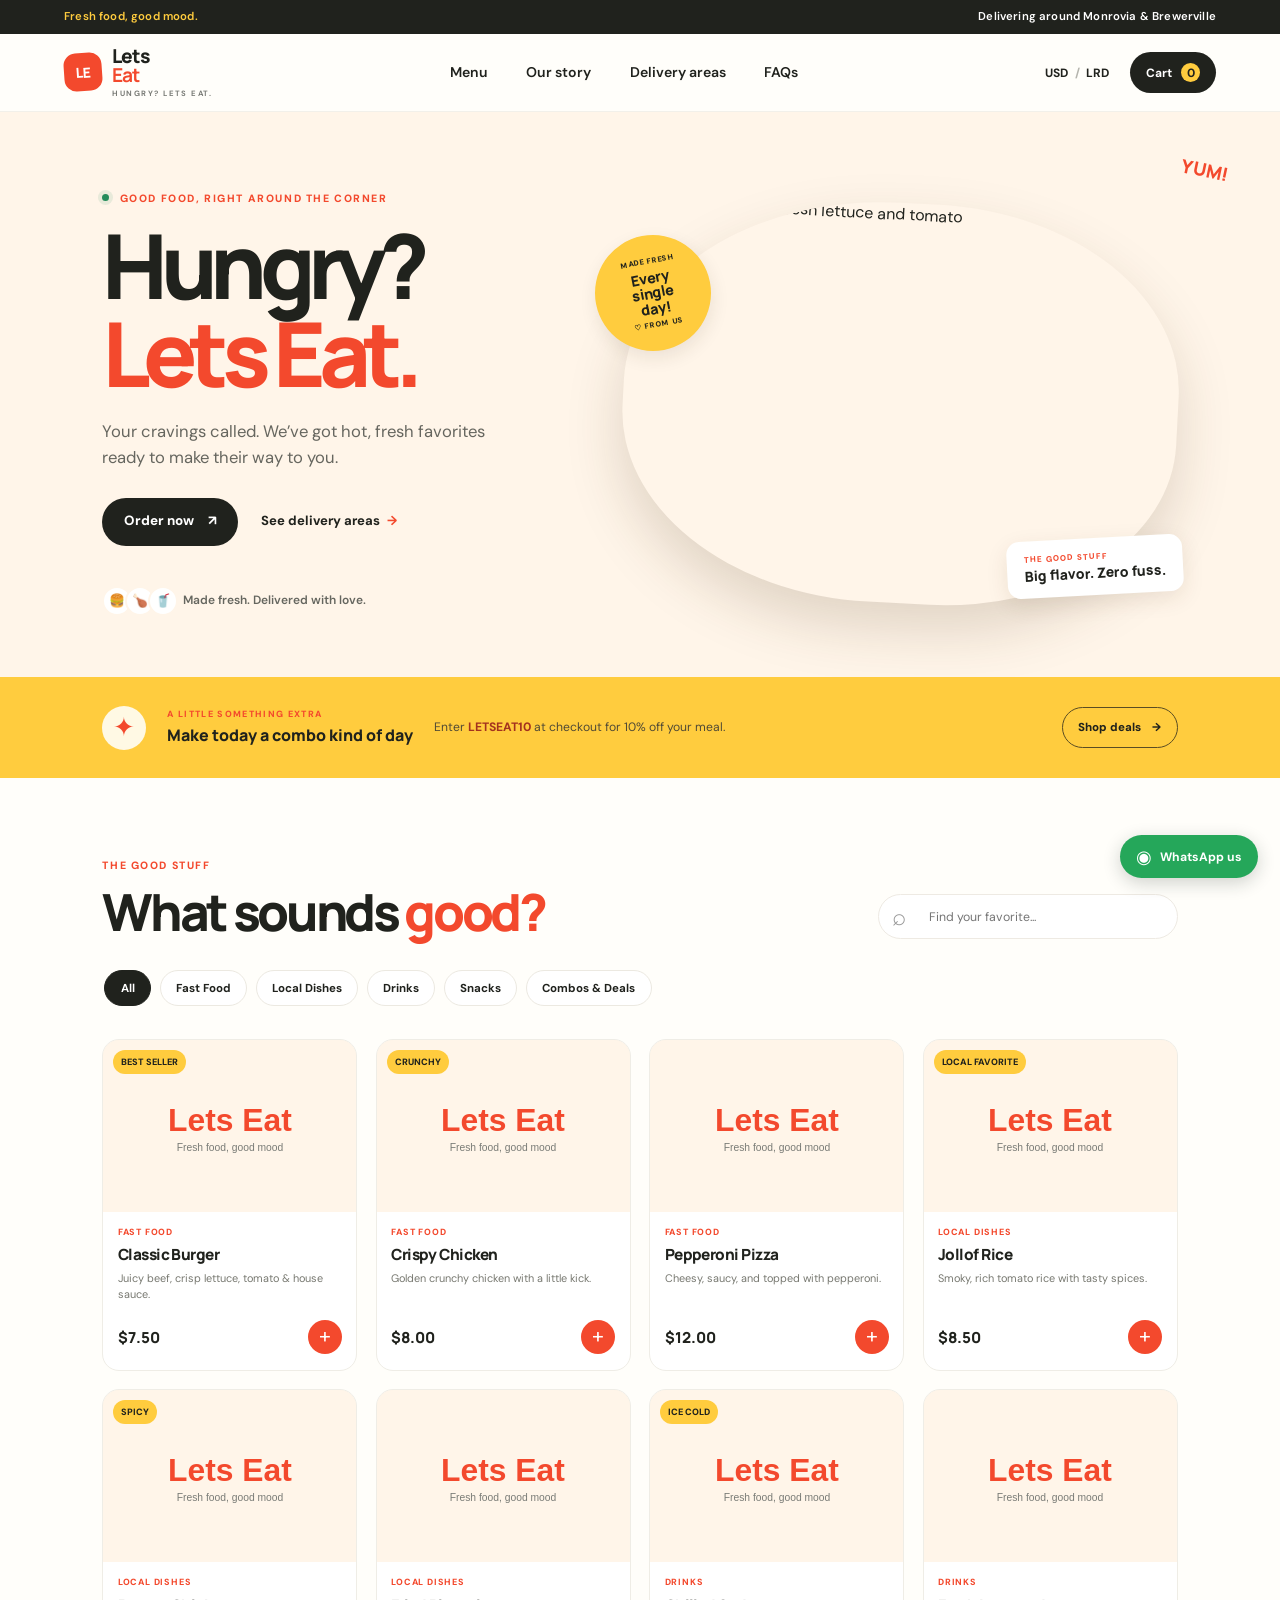
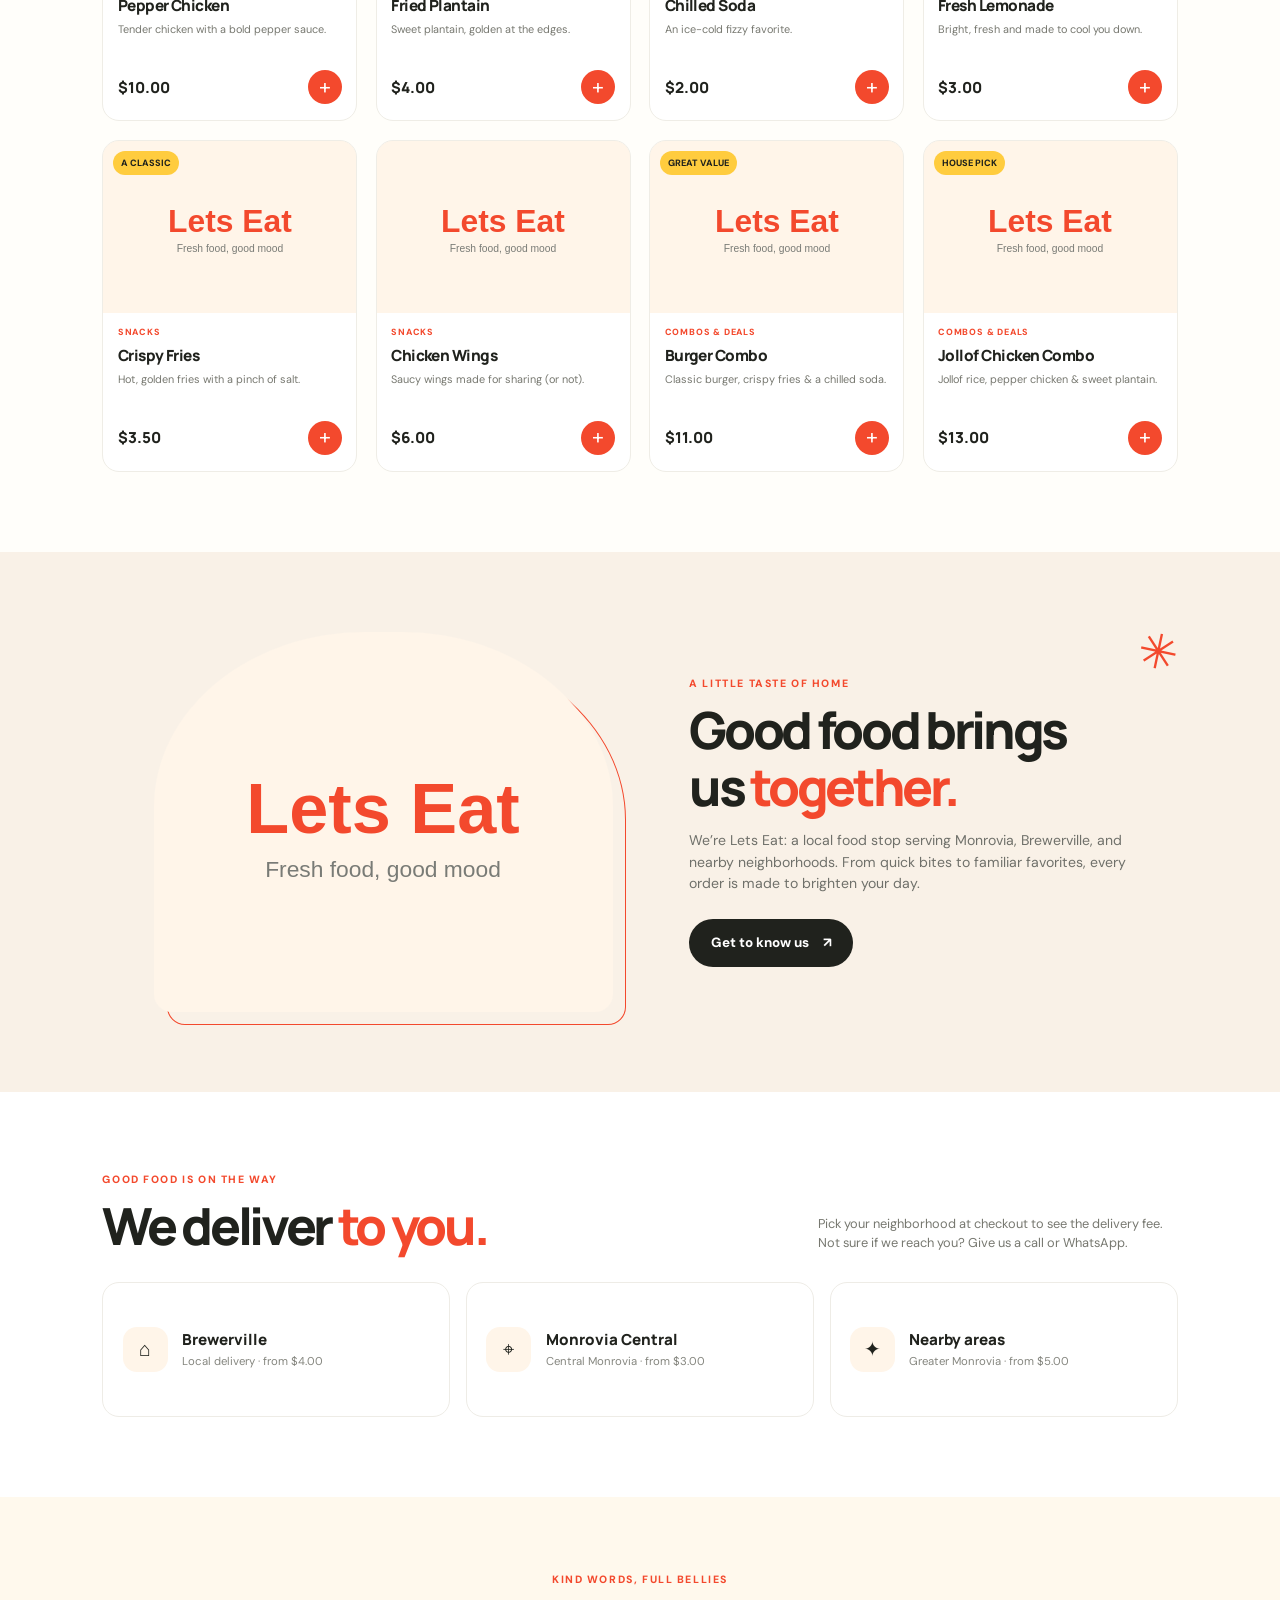
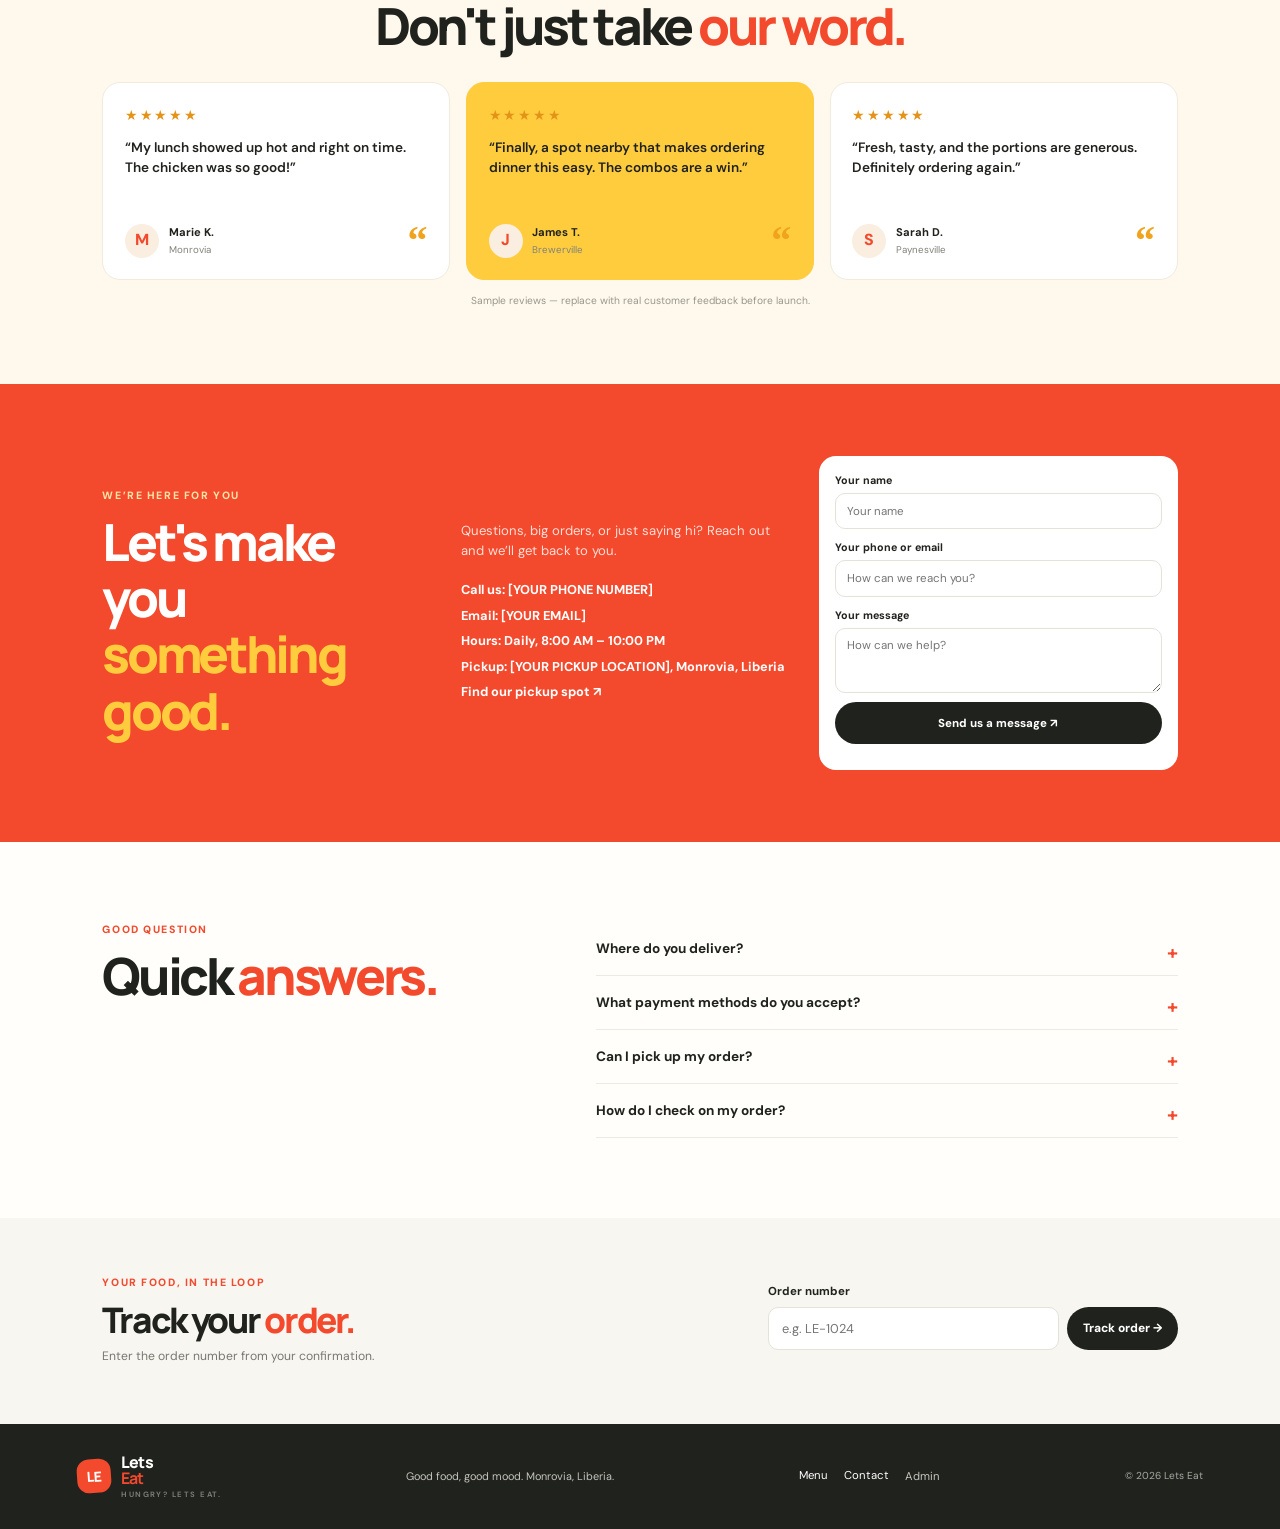
==== index.html @ b57fbf3e "Build Lets Eat storefront for GitHub Pages" ====
<!doctype html>
<html lang="en">
  <head>
    <meta charset="UTF-8" />
    <meta name="viewport" content="width=device-width, initial-scale=1" />
    <meta name="theme-color" content="#f3492d" />
    <meta name="description" content="Fresh fast food and local favorites delivered around Monrovia and Brewerville. Hungry? Lets Eat." />
    <title>Lets Eat | Hungry? Lets Eat.</title>
    <link rel="icon" href="favicon.svg" type="image/svg+xml" />
    <link rel="preconnect" href="https://images.unsplash.com" />
    <link rel="stylesheet" href="style.css" />
    <script src="app.js" defer></script>
  </head>
  <body>
    <div class="announcement">
      <span>Fresh food, good mood.</span>
      <span>Delivering around Monrovia &amp; Brewerville</span>
    </div>
    <header class="site-header">
      <a class="brand" href="#home" aria-label="Lets Eat home"><span class="brand-mark">LE</span><span>Lets <b>Eat</b><small>HUNGRY? LETS EAT.</small></span></a>
      <nav class="desktop-nav" aria-label="Main navigation">
        <a href="#menu">Menu</a><a href="#about">Our story</a><a href="#areas">Delivery areas</a><a href="#faq">FAQs</a>
      </nav>
      <div class="header-actions">
        <button class="currency-toggle" id="currency-toggle" type="button" aria-label="Switch currency">USD <span>/</span> LRD</button>
        <button class="cart-button" type="button" data-open-cart aria-label="Open shopping cart">Cart <span id="cart-count">0</span></button>
      </div>
    </header>

    <main id="home">
      <section class="hero">
        <div class="hero-copy">
          <p class="eyebrow"><span class="live-dot"></span> GOOD FOOD, RIGHT AROUND THE CORNER</p>
          <h1>Hungry?<br /><span>Lets Eat.</span></h1>
          <p class="hero-description">Your cravings called. We’ve got hot, fresh favorites ready to make their way to you.</p>
          <div class="hero-actions"><a class="button button-dark" href="#menu">Order now <span aria-hidden="true">↗</span></a><a class="text-link" href="#areas">See delivery areas <span aria-hidden="true">→</span></a></div>
          <div class="hero-social-proof"><div class="avatar-stack"><span>🍔</span><span>🍗</span><span>🥤</span></div><span>Made fresh. Delivered with love.</span></div>
        </div>
        <div class="hero-art">
          <img src="https://images.unsplash.com/photo-1568901346375-23c9450c58cd?auto=format&amp;fit=crop&amp;w=1100&amp;q=75" alt="Juicy burger with fresh lettuce and tomato" fetchpriority="high" />
          <div class="hero-sticker"><span>MADE FRESH</span><b>Every<br />single<br />day!</b><span>♡ FROM US</span></div>
          <div class="hero-caption"><span>THE GOOD STUFF</span><b>Big flavor. Zero fuss.</b></div>
        </div>
        <div class="hero-scribble" aria-hidden="true">YUM!</div>
      </section>

      <section class="deal-strip" aria-label="Daily deal">
        <div class="deal-icon">✦</div><div><span class="eyebrow">A LITTLE SOMETHING EXTRA</span><b id="deal-title">Make today a combo kind of day</b></div>
        <p id="deal-copy">Enter <strong>LETSEAT10</strong> at checkout for 10% off your meal.</p><a href="#menu">Shop deals <span>→</span></a>
      </section>

      <section class="section menu-section" id="menu">
        <div class="section-heading"><div><p class="eyebrow">THE GOOD STUFF</p><h2>What sounds <span>good?</span></h2></div><div class="menu-tools"><label class="search-box"><span aria-hidden="true">⌕</span><input id="menu-search" type="search" placeholder="Find your favorite..." aria-label="Search menu" /></label></div></div>
        <div class="category-list" id="category-list" role="group" aria-label="Filter menu categories"></div>
        <div class="menu-grid" id="menu-grid" aria-live="polite"></div>
        <p class="menu-empty" id="menu-empty" hidden>No dishes found. Try another search or category.</p>
      </section>

      <section class="story-band" id="about">
        <div class="story-photo"><img loading="lazy" src="https://images.unsplash.com/photo-1555939594-58d7cb561ad1?auto=format&amp;fit=crop&amp;w=900&amp;q=70" alt="A table full of freshly prepared food" /></div>
        <div class="story-copy"><p class="eyebrow">A LITTLE TASTE OF HOME</p><h2>Good food brings<br />us <span>together.</span></h2><p>We’re Lets Eat: a local food stop serving Monrovia, Brewerville, and nearby neighborhoods. From quick bites to familiar favorites, every order is made to brighten your day.</p><a class="button button-dark" href="#contact">Get to know us <span>↗</span></a></div>
        <span class="story-sparkle" aria-hidden="true">✳</span>
      </section>

      <section class="section service-section" id="areas">
        <div class="section-heading"><div><p class="eyebrow">GOOD FOOD IS ON THE WAY</p><h2>We deliver <span>to you.</span></h2></div><p class="section-intro">Pick your neighborhood at checkout to see the delivery fee. Not sure if we reach you? Give us a call or WhatsApp.</p></div>
        <div class="area-grid" id="area-grid"></div>
      </section>

      <section class="review-section">
        <div class="review-heading"><p class="eyebrow">KIND WORDS, FULL BELLIES</p><h2>Don't just take <span>our word.</span></h2></div>
        <div class="review-grid">
          <article class="review-card"><div class="stars">★★★★★</div><p>“My lunch showed up hot and right on time. The chicken was so good!”</p><div class="review-person"><span class="review-avatar">M</span><span><b>Marie K.</b><small>Monrovia</small></span><span class="review-quote">“</span></div></article>
          <article class="review-card review-featured"><div class="stars">★★★★★</div><p>“Finally, a spot nearby that makes ordering dinner this easy. The combos are a win.”</p><div class="review-person"><span class="review-avatar">J</span><span><b>James T.</b><small>Brewerville</small></span><span class="review-quote">“</span></div></article>
          <article class="review-card"><div class="stars">★★★★★</div><p>“Fresh, tasty, and the portions are generous. Definitely ordering again.”</p><div class="review-person"><span class="review-avatar">S</span><span><b>Sarah D.</b><small>Paynesville</small></span><span class="review-quote">“</span></div></article>
        </div>
        <p class="review-note">Sample reviews — replace with real customer feedback before launch.</p>
      </section>

      <section class="contact-band" id="contact">
        <div><p class="eyebrow">WE’RE HERE FOR YOU</p><h2>Let's make<br />you <span>something good.</span></h2></div>
        <div class="contact-details"><p>Questions, big orders, or just saying hi? Reach out and we’ll get back to you.</p><a id="contact-phone" href="tel:">Call us <span>↗</span></a><a id="contact-email" href="mailto:">Email us <span>↗</span></a><span id="shop-hours"></span><span id="shop-address"></span><a id="map-link" target="_blank" rel="noreferrer">Find our pickup spot ↗</a></div>
        <form class="contact-form" id="contact-form"><label>Your name<input name="name" required maxlength="80" placeholder="Your name" /></label><label>Your phone or email<input name="replyTo" required maxlength="100" placeholder="How can we reach you?" /></label><label>Your message<textarea name="message" required maxlength="500" placeholder="How can we help?"></textarea></label><button class="button button-dark" type="submit">Send us a message ↗</button><p id="contact-form-note" role="status"></p></form>
      </section>
      <section class="section faq-section" id="faq"><div><p class="eyebrow">GOOD QUESTION</p><h2>Quick <span>answers.</span></h2></div><div class="faq-list">
        <details><summary>Where do you deliver?</summary><p>We currently serve Brewerville, Monrovia Central, and nearby Monrovia neighborhoods. Choose your zone at checkout to check the delivery fee.</p></details>
        <details><summary>What payment methods do you accept?</summary><p>Cash on Delivery, Orange Money, and MTN MoMo. Mobile money instructions will appear as soon as you select a method at checkout.</p></details>
        <details><summary>Can I pick up my order?</summary><p>Absolutely. Choose Pickup at checkout and we’ll confirm your order and pickup details by WhatsApp.</p></details>
        <details><summary>How do I check on my order?</summary><p>Use the order number from your confirmation in the Track Order section below. Order updates are saved in this browser demo.</p></details>
      </div></section>

      <section class="track-section" id="track"><div><p class="eyebrow">YOUR FOOD, IN THE LOOP</p><h2>Track your <span>order.</span></h2><p>Enter the order number from your confirmation.</p></div><form id="track-form" class="track-form"><label for="track-number">Order number</label><div class="track-row"><input id="track-number" name="orderNumber" placeholder="e.g. LE-1024" required /><button class="button button-dark" type="submit">Track order →</button></div><div id="track-result" role="status" aria-live="polite"></div></form></section>
    </main>

    <footer class="site-footer"><a class="brand brand-footer" href="#home"><span class="brand-mark">LE</span><span>Lets <b>Eat</b><small>HUNGRY? LETS EAT.</small></span></a><span>Good food, good mood. Monrovia, Liberia.</span><div><a href="#menu">Menu</a><a href="#contact">Contact</a><button type="button" id="admin-open">Admin</button></div><nav class="social-links" id="social-links" aria-label="Social media"></nav><small>© <span id="year"></span> Lets Eat</small></footer>

    <button class="whatsapp-float" id="whatsapp-link" type="button" aria-label="Chat with Lets Eat on WhatsApp"><span aria-hidden="true">◉</span><b>WhatsApp us</b></button>
    <div class="mobile-cart-bar" id="mobile-cart-bar" hidden><button type="button" data-open-cart><span><b id="mobile-cart-count">0</b> items in your bag</span><b id="mobile-cart-total"></b></button></div>

    <dialog class="cart-dialog" id="cart-dialog" aria-labelledby="cart-title"><div class="dialog-head"><div><p class="eyebrow">GOOD CHOICE</p><h2 id="cart-title">Your bag <span>♡</span></h2></div><button class="icon-button" type="button" data-close-dialog aria-label="Close cart">×</button></div><div id="cart-content"></div></dialog>
    <dialog class="checkout-dialog" id="checkout-dialog" aria-labelledby="checkout-title"><div class="dialog-head"><div><p class="eyebrow">ALMOST THERE</p><h2 id="checkout-title">Checkout <span>♡</span></h2></div><button class="icon-button" type="button" data-close-dialog aria-label="Close checkout">×</button></div><div id="checkout-content"></div></dialog>
    <dialog class="confirmation-dialog" id="confirmation-dialog" aria-labelledby="confirmation-title"><div id="confirmation-content"></div></dialog>
    <dialog class="admin-dialog" id="admin-dialog" aria-labelledby="admin-title"><div class="dialog-head"><div><p class="eyebrow">SHOP OWNER TOOLS</p><h2 id="admin-title">Admin <span>desk.</span></h2></div><button class="icon-button" type="button" data-close-dialog aria-label="Close admin">×</button></div><div id="admin-content"></div></dialog>
  </body>
</html>
---- style.css ----
@import url('https://fonts.googleapis.com/css2?family=DM+Sans:wght@400;500;600;700;800&family=Manrope:wght@400;500;600;700;800&display=swap');

:root{--orange:#f3492d;--orange-dark:#d93820;--yellow:#ffcc3e;--ink:#20221d;--muted:#797b76;--paper:#fffefa;--cream:#fff5e9;--line:#eeeae3;--green:#238b5a;--radius:1.25rem;--display:"Manrope","DM Sans",Arial,sans-serif;--body:"DM Sans",Arial,sans-serif}
*{box-sizing:border-box}
html{scroll-behavior:smooth;scroll-padding-top:5rem;-webkit-text-size-adjust:100%}
body{margin:0;color:var(--ink);background:var(--paper);font:1rem/1.55 var(--body)}
body,button,input,select,textarea{font-family:var(--body)}
button,a,input,select,textarea{-webkit-tap-highlight-color:transparent}
button{color:inherit}
a{color:inherit;text-decoration:none}
img{display:block;width:100%;height:auto}
button:focus-visible,a:focus-visible,input:focus-visible,select:focus-visible,textarea:focus-visible,summary:focus-visible{outline:3px solid #f49a36;outline-offset:3px}
.announcement{height:34px;padding:0 5vw;display:flex;align-items:center;justify-content:space-between;background:var(--ink);color:white;font-size:.71rem;font-weight:600;letter-spacing:.015em}
.announcement span:first-child{color:var(--yellow)}
.site-header{height:78px;padding:0 5vw;display:flex;align-items:center;justify-content:space-between;gap:1rem;background:var(--paper);position:sticky;top:0;z-index:10;border-bottom:1px solid #f2f0ea}
.brand{display:flex;align-items:center;gap:.65rem;font:800 1.2rem/1 var(--display);letter-spacing:-.055em}
.brand>span:last-child{display:flex;flex-direction:column}.brand b{color:var(--orange)}.brand small{margin-top:.3rem;font:700 .48rem/1 var(--body);letter-spacing:.19em;color:var(--muted)}
.brand-mark{width:38px;height:38px;display:grid;place-items:center;background:var(--orange);color:white;border-radius:12px;font:800 .87rem var(--display);letter-spacing:-.06em;transform:rotate(-4deg)}
.desktop-nav{display:flex;gap:clamp(1rem,3vw,2.5rem);font-size:.88rem;font-weight:600}.desktop-nav a:hover,.site-footer a:hover{color:var(--orange)}
.header-actions{display:flex;align-items:center;gap:.75rem}
.currency-toggle,.cart-button{border:0;background:none;font-size:.75rem;font-weight:700;cursor:pointer}
.currency-toggle span{color:#b5b5ae;margin:0 .2rem}.currency-toggle{padding:.6rem}
.cart-button{padding:.68rem 1rem;background:var(--ink);color:white;border-radius:999px;min-width:85px}
.cart-button span{display:inline-grid;place-items:center;min-width:19px;height:19px;margin-left:.35rem;padding:0 .3rem;border-radius:50px;background:var(--yellow);color:var(--ink)}
.hero{min-height:565px;padding:4.6rem 8vw 3.5rem;display:grid;grid-template-columns:1fr 1.1fr;gap:1rem;align-items:center;position:relative;overflow:hidden;background:var(--cream)}
.hero-copy{z-index:1;max-width:510px}.eyebrow{margin:0 0 .85rem;color:var(--orange);font-size:.66rem;font-weight:800;letter-spacing:.15em}
.live-dot{display:inline-block;width:7px;height:7px;margin-right:.42rem;border-radius:50%;background:var(--green);vertical-align:1px;box-shadow:0 0 0 4px #238b5a1a}
h1,h2,h3,p{margin-top:0}.hero h1{margin:0;font:800 clamp(3.5rem,7vw,6.4rem)/.98 var(--display);letter-spacing:-.085em}
.hero h1 span{color:var(--orange)}
.hero-description{max-width:390px;margin:1.4rem 0 1.7rem;color:#66665f;font-size:1.04rem}
.hero-actions{display:flex;align-items:center;gap:1.4rem}
.button{min-height:48px;padding:.82rem 1.35rem;display:inline-flex;align-items:center;justify-content:center;gap:.85rem;border:0;border-radius:999px;font-size:.84rem;font-weight:800;cursor:pointer;transition:transform .16s,background .16s}
.button:hover{transform:translateY(-2px)}
.button-dark{background:var(--ink);color:white}.button-dark:hover{background:var(--orange)}
.button-orange{background:var(--orange);color:white}.button-orange:hover{background:var(--orange-dark)}
.text-link{font-size:.82rem;font-weight:700}.text-link span{color:var(--orange);margin-left:.25rem}
.hero-social-proof{margin-top:2.5rem;display:flex;align-items:center;gap:.75rem;color:#65665f;font-size:.75rem;font-weight:600}
.avatar-stack{display:flex}.avatar-stack span{width:30px;height:30px;margin-right:-7px;display:grid;place-items:center;border:2px solid var(--cream);border-radius:50%;background:#fff;font-size:.8rem}
.hero-art{height:400px;position:relative;align-self:center}
.hero-art>img{height:100%;object-fit:cover;border-radius:48% 45% 43% 46%;transform:rotate(3deg);box-shadow:0 25px 55px #4a30142b}
.hero-sticker{position:absolute;top:8%;left:-5%;width:116px;height:116px;display:flex;flex-direction:column;align-items:center;justify-content:center;border-radius:50%;background:var(--yellow);text-align:center;transform:rotate(-11deg);box-shadow:0 7px 18px #322b1618}
.hero-sticker span{font-size:.47rem;font-weight:800;letter-spacing:.1em}.hero-sticker b{margin:.2rem 0;font:800 .9rem/1.05 var(--display)}
.hero-caption{position:absolute;right:-1%;bottom:2%;padding:.8rem 1.1rem;display:grid;background:white;border-radius:13px;box-shadow:0 7px 22px #4a30141a;transform:rotate(-3deg)}
.hero-caption span{color:var(--orange);font-size:.51rem;font-weight:800;letter-spacing:.12em}.hero-caption b{font:800 .87rem var(--display)}
.hero-scribble{position:absolute;right:4%;top:8%;color:var(--orange);font:800 1.15rem var(--display);transform:rotate(12deg)}
.deal-strip{min-height:101px;padding:1.2rem 8vw;display:flex;align-items:center;gap:1.3rem;background:var(--yellow)}
.deal-icon{width:44px;height:44px;display:grid;place-items:center;background:#fff9e4;border-radius:50%;font-size:1.6rem;color:var(--orange)}
.deal-strip>div:nth-child(2){display:grid;line-height:1.3}.deal-strip .eyebrow{margin-bottom:.25rem;font-size:.56rem}.deal-strip b{font:800 1rem var(--display)}
.deal-strip>p{margin:0 auto 0 0;color:#514a35;font-size:.76rem}.deal-strip>p strong{color:#a3321f}
.deal-strip>a{padding:.68rem .95rem;border:1px solid #5a4c23;border-radius:999px;font-size:.72rem;font-weight:800;white-space:nowrap}.deal-strip>a span{margin-left:.5rem}
.section{padding:5rem 8vw}
.section-heading{display:flex;align-items:end;justify-content:space-between;gap:1.5rem;margin-bottom:1.8rem}
.section-heading h2,.story-copy h2,.review-heading h2,.contact-band h2,.faq-section h2,.track-section h2{margin:0;font:800 clamp(2rem,4vw,3.35rem)/1.1 var(--display);letter-spacing:-.065em}
h2 span{color:var(--orange)}
.section-heading .eyebrow,.story-copy .eyebrow,.review-heading .eyebrow,.contact-band .eyebrow,.faq-section .eyebrow,.track-section .eyebrow{margin-bottom:.55rem}
.menu-tools{width:min(300px,100%)}.search-box{height:45px;padding:0 .85rem;display:flex;align-items:center;gap:.55rem;border:1px solid var(--line);border-radius:999px;color:#999;background:white}.search-box span{font-size:1.5rem;line-height:1}
.search-box input{width:100%;border:0;outline:0;background:transparent;font-size:.77rem}.search-box input:focus-visible{outline:0}
.category-list{display:flex;gap:.55rem;overflow:auto;margin-bottom:1.5rem;padding:2px 2px 9px;scrollbar-width:thin}
.category-chip{flex:none;padding:.59rem .95rem;border:1px solid #ece9e1;border-radius:999px;background:#fff;font-size:.72rem;font-weight:700;cursor:pointer}
.category-chip[aria-pressed=true],.category-chip:hover{border-color:var(--ink);background:var(--ink);color:white}
.menu-grid{display:grid;grid-template-columns:repeat(4,minmax(0,1fr));gap:1.15rem}
.food-card{min-width:0;overflow:hidden;border:1px solid #efede6;border-radius:17px;background:#fff;transition:transform .2s,box-shadow .2s}
.food-card:hover{transform:translateY(-4px);box-shadow:0 14px 30px #31281213}
.food-photo{height:172px;position:relative;background:#f6eee2}.food-photo img{height:100%;object-fit:cover}
.food-badge{position:absolute;top:10px;left:10px;padding:.3rem .5rem;border-radius:999px;background:var(--yellow);font-size:.57rem;font-weight:800}
.sold-out{position:absolute;inset:0;display:grid;place-items:center;background:#171717a6;color:white;font-size:.85rem;font-weight:800;letter-spacing:.1em}
.food-details{padding:.85rem .9rem 1rem}.food-meta{margin-bottom:.35rem;color:var(--orange);font-size:.56rem;font-weight:800;letter-spacing:.09em;text-transform:uppercase}
.food-title{margin:0;font:800 .96rem/1.25 var(--display);letter-spacing:-.035em}.food-description{min-height:36px;margin:.43rem 0 .8rem;color:#777870;font-size:.68rem;line-height:1.45}
.food-bottom{display:flex;align-items:center;justify-content:space-between;gap:.45rem}.food-price{font:800 .95rem var(--display)}
.add-button{width:34px;height:34px;display:grid;place-items:center;border:0;border-radius:50%;background:var(--orange);color:white;font-size:1.35rem;line-height:1;cursor:pointer}.add-button:hover{background:var(--ink)}.add-button:disabled{background:#c7c7c0;cursor:not-allowed}
.menu-empty{padding:2rem;text-align:center;color:var(--muted)}
.story-band{padding:5rem 12vw;display:grid;grid-template-columns:1.05fr 1fr;align-items:center;gap:clamp(2rem,6vw,6rem);position:relative;overflow:hidden;background:#f9f1e7}
.story-photo{height:380px;position:relative}.story-photo img{height:100%;object-fit:cover;border-radius:46% 46% 18px 18px}
.story-photo:after{content:"";position:absolute;inset:13px -13px -13px 13px;border:1px solid var(--orange);border-radius:46% 46% 18px 18px;z-index:0;pointer-events:none}.story-photo img{position:relative;z-index:1}
.story-copy p:not(.eyebrow){max-width:440px;margin:1rem 0 1.5rem;color:#6f706a;font-size:.88rem}
.story-sparkle{position:absolute;top:12%;right:8%;font-size:3rem;color:var(--orange);transform:rotate(12deg)}
.service-section{background:white}.section-intro{max-width:360px;margin:0;color:#777870;font-size:.8rem}
.area-grid{display:grid;grid-template-columns:repeat(3,1fr);gap:1rem}
.area-card{min-height:135px;padding:1.2rem;display:flex;align-items:center;gap:.9rem;border:1px solid #eeece6;border-radius:17px}
.area-icon{width:45px;height:45px;flex:none;display:grid;place-items:center;border-radius:14px;background:var(--cream);font-size:1.25rem}
.area-card>div:last-child{display:grid}.area-card b{font:800 .95rem var(--display)}.area-card span{margin-top:.2rem;color:#85867f;font-size:.71rem}
.review-section{padding:4.7rem 8vw;background:#fff9ed}.review-heading{text-align:center;margin-bottom:1.8rem}.review-heading .eyebrow{margin-bottom:.5rem}
.review-grid{display:grid;grid-template-columns:repeat(3,1fr);gap:1rem}
.review-card{padding:1.35rem;background:white;border-radius:18px;border:1px solid #f1eade}.review-featured{background:var(--yellow);border-color:var(--yellow)}
.stars{color:#e49319;font-size:.9rem;letter-spacing:.12em}.review-card>p{min-height:70px;margin:.7rem 0 1rem;font-size:.85rem;font-weight:600;line-height:1.5}
.review-person{display:flex;align-items:center;gap:.6rem}.review-avatar{width:34px;height:34px;display:grid;place-items:center;border-radius:50%;background:#faeee0;color:var(--orange);font-weight:800}
.review-person>span:nth-child(2){display:grid}.review-person b{font-size:.7rem}.review-person small{font-size:.61rem;color:#81827a}.review-quote{margin-left:auto;color:#f0a31c;font:800 2.5rem Georgia;line-height:.6}
.review-note{margin:.8rem 0 0;text-align:center;color:#99968c;font-size:.64rem}
.contact-band{padding:4.5rem 8vw;display:grid;grid-template-columns:1fr 1fr 1.1fr;align-items:center;gap:2rem;background:var(--orange);color:white}
.contact-band .eyebrow{color:#ffe2a5}.contact-band h2 span{color:var(--yellow)}
.contact-details{width:min(370px,100%);display:flex;flex-direction:column;align-items:flex-start}.contact-details p{margin:0 0 1rem;color:#ffded6;font-size:.82rem}
.contact-details a,.contact-details>span{margin:.18rem 0;font-size:.8rem;font-weight:700}.contact-details a span{margin-left:.7rem;color:var(--yellow)}
.contact-form{padding:1rem;display:grid;gap:.62rem;border-radius:17px;background:white;color:var(--ink)}
.contact-form label{display:grid;gap:.28rem;font-size:.67rem;font-weight:700}.contact-form input,.contact-form textarea{width:100%;padding:.6rem .7rem;font-size:.72rem}.contact-form textarea{min-height:65px;resize:vertical}.contact-form .button{min-height:40px;font-size:.72rem}.contact-form p{margin:0;color:var(--green);font-size:.68rem}
.faq-section{display:grid;grid-template-columns:.85fr 1.15fr;gap:4rem}
.faq-list details{border-bottom:1px solid var(--line)}.faq-list summary{padding:1rem 1.8rem 1rem 0;position:relative;list-style:none;font-size:.85rem;font-weight:700;cursor:pointer}
.faq-list summary::-webkit-details-marker{display:none}.faq-list summary:after{content:"+";position:absolute;right:0;color:var(--orange);font-size:1.2rem}.faq-list details[open] summary:after{content:"−"}
.faq-list details p{margin:0;padding:0 1.4rem 1rem 0;color:#75766f;font-size:.78rem}
.track-section{padding:3.6rem 8vw;display:flex;align-items:center;justify-content:space-between;gap:2rem;background:#f7f6f1}
.track-section h2{font-size:2.2rem}.track-section>div>p:last-child{margin:.5rem 0 0;color:#777870;font-size:.76rem}
.track-form{width:min(410px,100%)}.track-form label,.field-label{display:block;margin-bottom:.35rem;font-size:.72rem;font-weight:700}.track-row{display:flex;gap:.5rem}
input,select,textarea{min-width:0;padding:.73rem .85rem;border:1px solid #e5e2da;border-radius:10px;background:white;color:var(--ink);font-size:.8rem}
.track-row input{flex:1}.track-row .button{min-height:43px;padding:.7rem 1rem;white-space:nowrap;font-size:.75rem}
#track-result{margin-top:.55rem;font-size:.76rem}.track-success{color:var(--green)}.track-error{color:var(--orange-dark)}
.site-footer{min-height:105px;padding:1.5rem 6vw;display:flex;align-items:center;justify-content:space-between;gap:1.4rem;background:var(--ink);color:white}
.brand-footer{font-size:1rem}.brand-footer .brand-mark{width:34px;height:34px}
.site-footer>span{color:#c4c4bc;font-size:.68rem}.site-footer>div{display:flex;gap:1rem;align-items:center;font-size:.71rem}
.social-links{display:flex;gap:.65rem;font-size:.68rem}.social-links:empty{display:none}
.site-footer button{padding:0;border:0;background:none;color:#c4c4bc;font-size:.71rem;cursor:pointer}
.site-footer>small{color:#a8aaa2;font-size:.63rem}
.whatsapp-float{position:fixed;right:22px;bottom:22px;z-index:8;padding:.65rem 1rem;display:flex;align-items:center;gap:.5rem;border:0;border-radius:999px;background:#25a75a;color:white;box-shadow:0 5px 18px #15251e33;font-size:.76rem;cursor:pointer}
.whatsapp-float span{font-size:1.1rem}.whatsapp-float:hover{background:#188947}
.mobile-cart-bar{display:none}
dialog{width:min(100% - 24px,520px);max-height:min(88vh,850px);padding:1.4rem;border:0;border-radius:22px;background:var(--paper);color:var(--ink);box-shadow:0 22px 80px #16140e42;overflow:auto}
dialog::backdrop{background:#1717139c;backdrop-filter:blur(3px)}
.dialog-head{display:flex;justify-content:space-between;align-items:flex-start;margin-bottom:1rem}.dialog-head .eyebrow{margin-bottom:.25rem}.dialog-head h2{margin:0;font:800 1.7rem var(--display);letter-spacing:-.06em}.dialog-head h2 span{color:var(--orange)}
.icon-button{width:36px;height:36px;display:grid;place-items:center;border:1px solid var(--line);border-radius:50%;background:white;font-size:1.3rem;cursor:pointer}
.cart-empty{padding:1.4rem 0;text-align:center}.cart-empty p{color:#777870;font-size:.83rem}
.cart-line{padding:.8rem 0;display:grid;grid-template-columns:1fr auto;gap:.65rem;border-bottom:1px solid var(--line)}
.cart-line h3{margin:0;font:800 .9rem var(--display)}.cart-line small{color:#7d7e77;font-size:.7rem}.cart-line-total{font-weight:800;font-size:.8rem}
.quantity-control{display:flex;align-items:center;gap:.65rem;margin-top:.45rem}.quantity-control button{width:27px;height:27px;border:1px solid #e7e3db;border-radius:50%;background:white;font-size:1rem;cursor:pointer}.quantity-control span{font-size:.77rem;font-weight:700}
.cart-summary{padding:1rem 0 .2rem}.summary-row{display:flex;justify-content:space-between;gap:1rem;margin:.35rem 0;font-size:.78rem}.summary-row.total{padding-top:.65rem;border-top:1px solid var(--line);font-size:1rem;font-weight:800}
.cart-actions{display:flex;gap:.6rem;margin-top:1rem}.cart-actions .button{flex:1}.button-light{border:1px solid var(--line);background:white}
.checkout-form{display:grid;gap:.9rem}.form-grid{display:grid;grid-template-columns:1fr 1fr;gap:.7rem}.field{display:grid;gap:.32rem}.field input,.field select,.field textarea{width:100%}.field textarea{min-height:70px;resize:vertical}
.choice-row{display:grid;grid-template-columns:1fr 1fr;gap:.6rem}.choice{padding:.7rem;border:1px solid #e7e3db;border-radius:12px;background:white;text-align:left;cursor:pointer}
.choice.active{border-color:var(--orange);box-shadow:0 0 0 1px var(--orange);background:#fff7f2}.choice b{display:block;font-size:.77rem}.choice span{color:#777870;font-size:.66rem}
.payment-note{padding:.7rem .8rem;border-radius:10px;background:#fff4dd;color:#685a3d;font-size:.72rem}.promo-row{display:flex;gap:.5rem}.promo-row input{flex:1}.promo-row button{padding:0 .8rem;border:1px solid var(--line);border-radius:9px;background:white;font-size:.72rem;font-weight:700;cursor:pointer}
.form-error{margin:0;color:var(--orange-dark);font-size:.74rem}.checkout-total{padding:.8rem 0;border-top:1px solid var(--line)}
.confirmation{text-align:center}.confirmation-mark{width:70px;height:70px;margin:0 auto 1rem;display:grid;place-items:center;border-radius:50%;background:#e9f7ed;color:var(--green);font-size:2rem}
.confirmation h2{margin:0;font:800 1.8rem var(--display);letter-spacing:-.06em}.confirmation>p{color:#777870;font-size:.8rem}.order-number{margin:1rem 0;padding:.75rem;border:1px dashed #d8d2c5;border-radius:12px;background:#fff;font:800 1.3rem var(--display);letter-spacing:.06em}
.confirmation-summary{margin:1rem 0;padding:1rem;border-radius:12px;background:#f7f5ef;text-align:left}.confirmation-summary p{margin:.3rem 0;font-size:.76rem}
.admin-warning{padding:.75rem;border-radius:10px;background:#fff4dd;color:#6e5c35;font-size:.7rem}.admin-login{display:grid;gap:.8rem}.admin-tabs{display:flex;gap:.5rem;margin:1rem 0}.admin-tabs button{flex:1;padding:.65rem;border:1px solid var(--line);border-radius:9px;background:white;font-size:.75rem;font-weight:700;cursor:pointer}.admin-tabs button.active{background:var(--ink);color:white}
.admin-list{display:grid;gap:.5rem;max-height:300px;overflow:auto}.admin-item{padding:.65rem;display:grid;grid-template-columns:1fr auto;align-items:center;gap:.6rem;border:1px solid var(--line);border-radius:10px}.admin-item b{font-size:.74rem}.admin-item small{display:block;color:var(--muted);font-size:.65rem}.admin-item-actions{display:flex;gap:.3rem}.admin-item-actions button,.status-select{padding:.4rem .5rem;border:1px solid var(--line);border-radius:7px;background:white;font-size:.64rem;cursor:pointer}
.admin-form{display:grid;grid-template-columns:1fr 1fr;gap:.65rem;margin-top:1rem}.admin-form label{display:grid;gap:.25rem;font-size:.66rem;font-weight:700}.admin-form label.wide{grid-column:1/-1}.admin-form input,.admin-form select{width:100%;padding:.58rem;font-size:.72rem}.admin-form .button{grid-column:1/-1}.admin-order{margin:.65rem 0;padding:.85rem;border:1px solid var(--line);border-radius:12px}.admin-order-head{display:flex;justify-content:space-between;gap:.5rem;font-size:.73rem;font-weight:800}.admin-order p{margin:.45rem 0;color:#777870;font-size:.68rem}
@media(max-width:850px){.desktop-nav{gap:1rem}.hero{padding-inline:6vw;min-height:510px}.hero-art{height:335px}.section{padding:4.2rem 6vw}.menu-grid{grid-template-columns:repeat(3,minmax(0,1fr))}.story-band{padding-inline:8vw}.deal-strip{padding-inline:6vw}.food-photo{height:155px}.contact-band{padding-inline:6vw;grid-template-columns:1fr 1fr}.contact-form{grid-column:1/-1}.faq-section{gap:2.5rem}}
@media(max-width:620px){.announcement{height:30px;padding:0 1rem;font-size:.61rem}.announcement span:last-child{font-size:.56rem}.site-header{height:64px;padding:0 1rem}.brand{font-size:1.08rem}.brand-mark{width:34px;height:34px;border-radius:11px}.desktop-nav{display:none}.header-actions{gap:.25rem}.currency-toggle{font-size:.65rem;padding:.5rem}.cart-button{min-width:auto;padding:.58rem .75rem;font-size:.7rem}
.hero{min-height:unset;padding:2.7rem 1.25rem 2rem;grid-template-columns:1fr;gap:1.5rem}.hero h1{font-size:clamp(3.6rem,17vw,5.4rem)}.hero-description{max-width:320px;margin:1rem 0 1.3rem;font-size:.91rem}.hero-social-proof{margin-top:1.4rem}.hero-art{width:90%;height:260px;margin:0 auto}.hero-sticker{width:92px;height:92px;left:-8%;top:2%}.hero-sticker b{font-size:.75rem}.hero-caption{right:-7%;bottom:0}.hero-scribble{right:3%;top:3%}
.deal-strip{padding:.9rem 1rem;gap:.65rem;min-height:80px}.deal-icon{width:35px;height:35px;font-size:1.2rem}.deal-strip .eyebrow{font-size:.45rem}.deal-strip b{font-size:.77rem}.deal-strip>p{display:none}.deal-strip>a{margin-left:auto;padding:.55rem .7rem;font-size:.61rem}
.section{padding:3.2rem 1rem}.section-heading{align-items:flex-start;flex-direction:column;gap:.9rem;margin-bottom:1.2rem}.section-heading h2,.story-copy h2,.review-heading h2,.contact-band h2,.faq-section h2{font-size:2.35rem}.menu-tools{width:100%}.search-box{height:42px}
.category-list{margin-right:-1rem;padding-right:1rem}.category-chip{padding:.55rem .8rem;font-size:.67rem}
.menu-grid{grid-template-columns:repeat(2,minmax(0,1fr));gap:.7rem}.food-photo{height:128px}.food-badge{top:7px;left:7px;font-size:.49rem}.food-details{padding:.7rem .68rem .75rem}.food-title{font-size:.83rem}.food-description{min-height:44px;margin:.35rem 0 .65rem;font-size:.63rem}.food-price{font-size:.82rem}.add-button{width:31px;height:31px}.food-meta{font-size:.5rem}
.story-band{padding:3.2rem 1.3rem;grid-template-columns:1fr;gap:2rem}.story-photo{height:270px;width:88%;margin-inline:auto}.story-copy p:not(.eyebrow){font-size:.82rem}.story-sparkle{top:5%;right:7%}
.service-section .section-heading{gap:.6rem}.section-intro{font-size:.74rem}.area-grid{grid-template-columns:1fr;gap:.6rem}.area-card{min-height:90px;padding:.85rem}.area-icon{width:40px;height:40px}
.review-section{padding:3.1rem 1rem}.review-heading{margin-bottom:1.2rem}.review-grid{grid-template-columns:1fr;gap:.65rem}.review-card{padding:1rem}.review-card>p{min-height:0;margin:.55rem 0 .75rem;font-size:.78rem}
.contact-band{padding:3rem 1.25rem;grid-template-columns:1fr;gap:1.4rem}.contact-details{width:100%}.contact-details p{font-size:.78rem}.contact-form{width:100%}
.faq-section{padding-block:3.1rem;grid-template-columns:1fr;gap:1rem}.faq-list summary{font-size:.79rem}.faq-list details p{font-size:.74rem}
.track-section{padding:2.8rem 1rem;align-items:flex-start;flex-direction:column;gap:1rem}.track-section h2{font-size:2rem}.track-form{width:100%}.track-row .button{font-size:.68rem}
.site-footer{padding:1.3rem 1rem 5.4rem;display:grid;grid-template-columns:1fr auto;gap:.8rem}.site-footer>span{grid-column:1/-1;grid-row:2}.site-footer>div{grid-column:1/-1;grid-row:3}.site-footer>small{grid-column:2;grid-row:1;text-align:right}
.whatsapp-float{right:12px;bottom:82px;width:45px;height:45px;padding:0;justify-content:center}.whatsapp-float b{display:none}.whatsapp-float span{font-size:1.35rem}
.mobile-cart-bar:not([hidden]){display:block;position:fixed;z-index:9;left:0;right:0;bottom:0;padding:.65rem 1rem calc(.65rem + env(safe-area-inset-bottom));background:#fff;border-top:1px solid #eeeae3}
.mobile-cart-bar button{width:100%;min-height:45px;padding:.65rem 1rem;display:flex;align-items:center;justify-content:space-between;border:0;border-radius:999px;background:var(--orange);color:white;font-size:.77rem;cursor:pointer}
dialog{padding:1.1rem;border-radius:19px}.form-grid{grid-template-columns:1fr}.checkout-form{gap:.75rem}
}
@media(prefers-reduced-motion:reduce){*,*:before,*:after{scroll-behavior:auto!important;transition:none!important}}
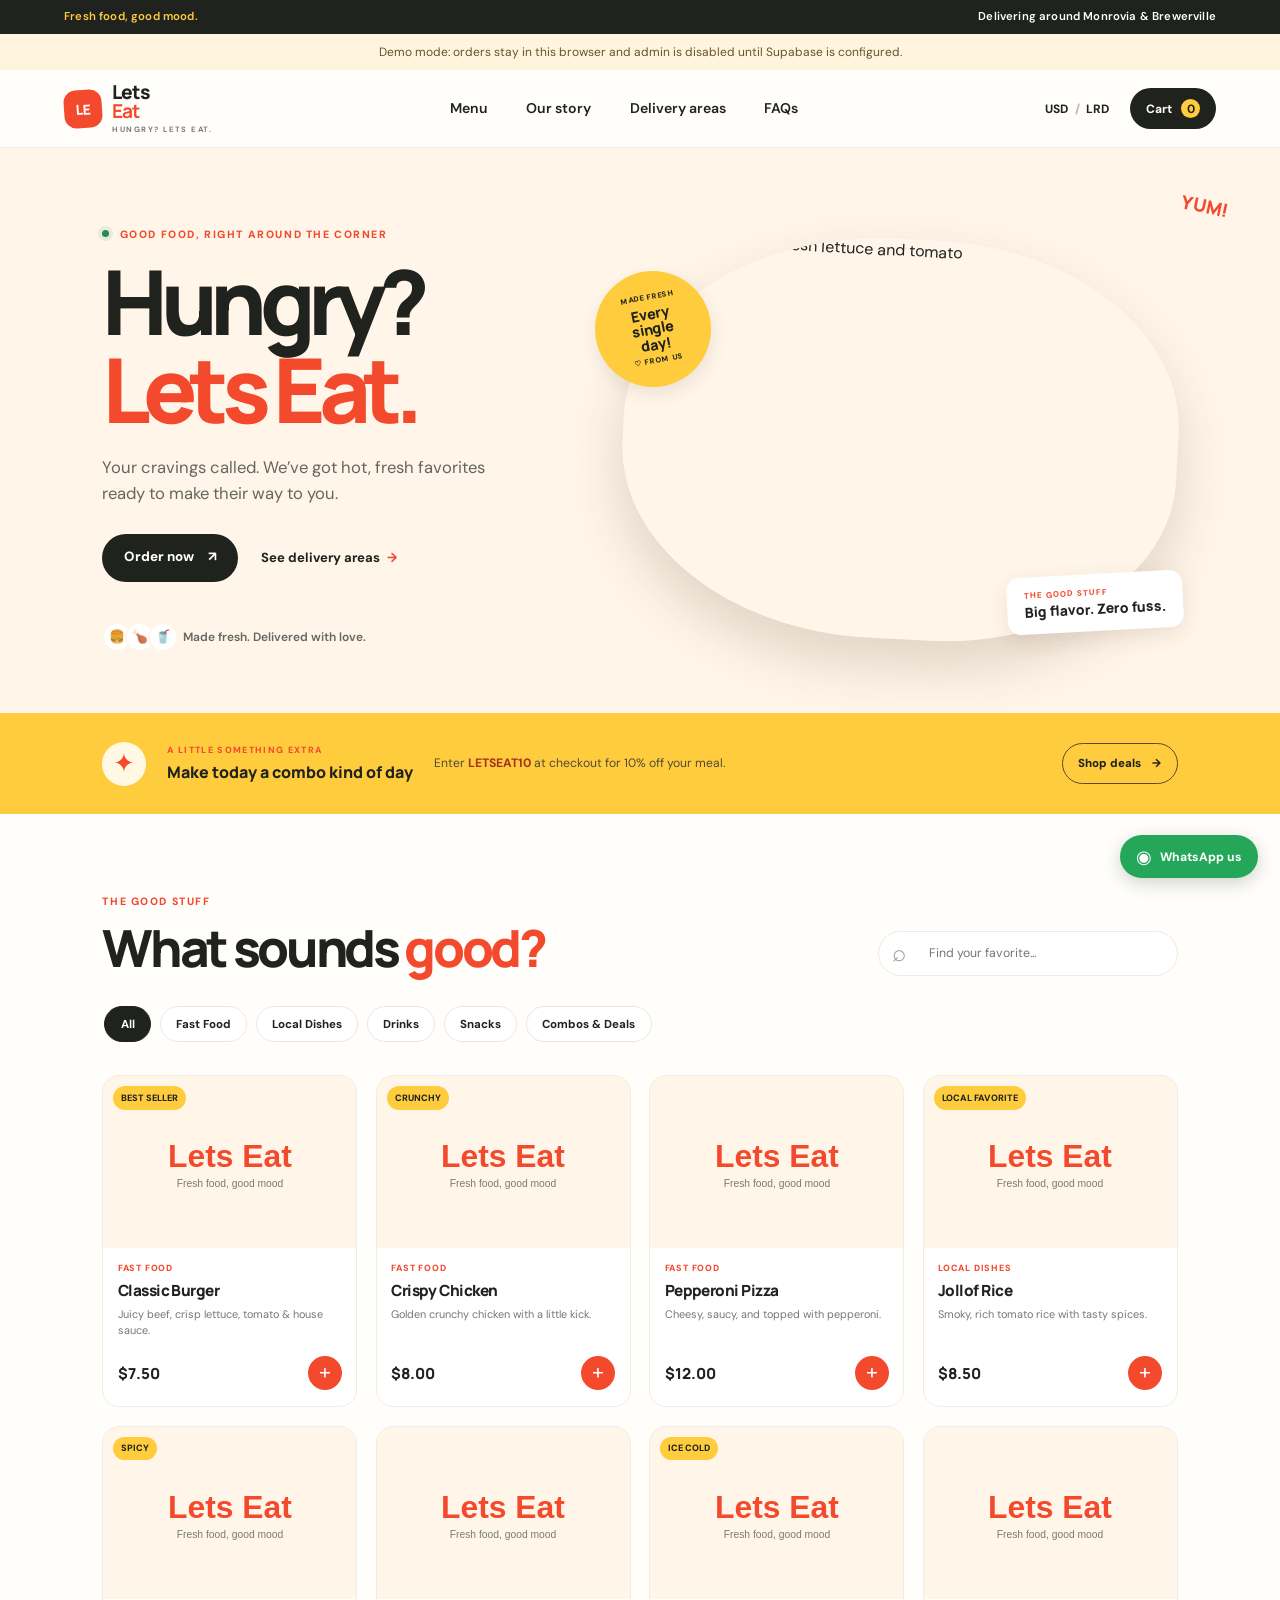
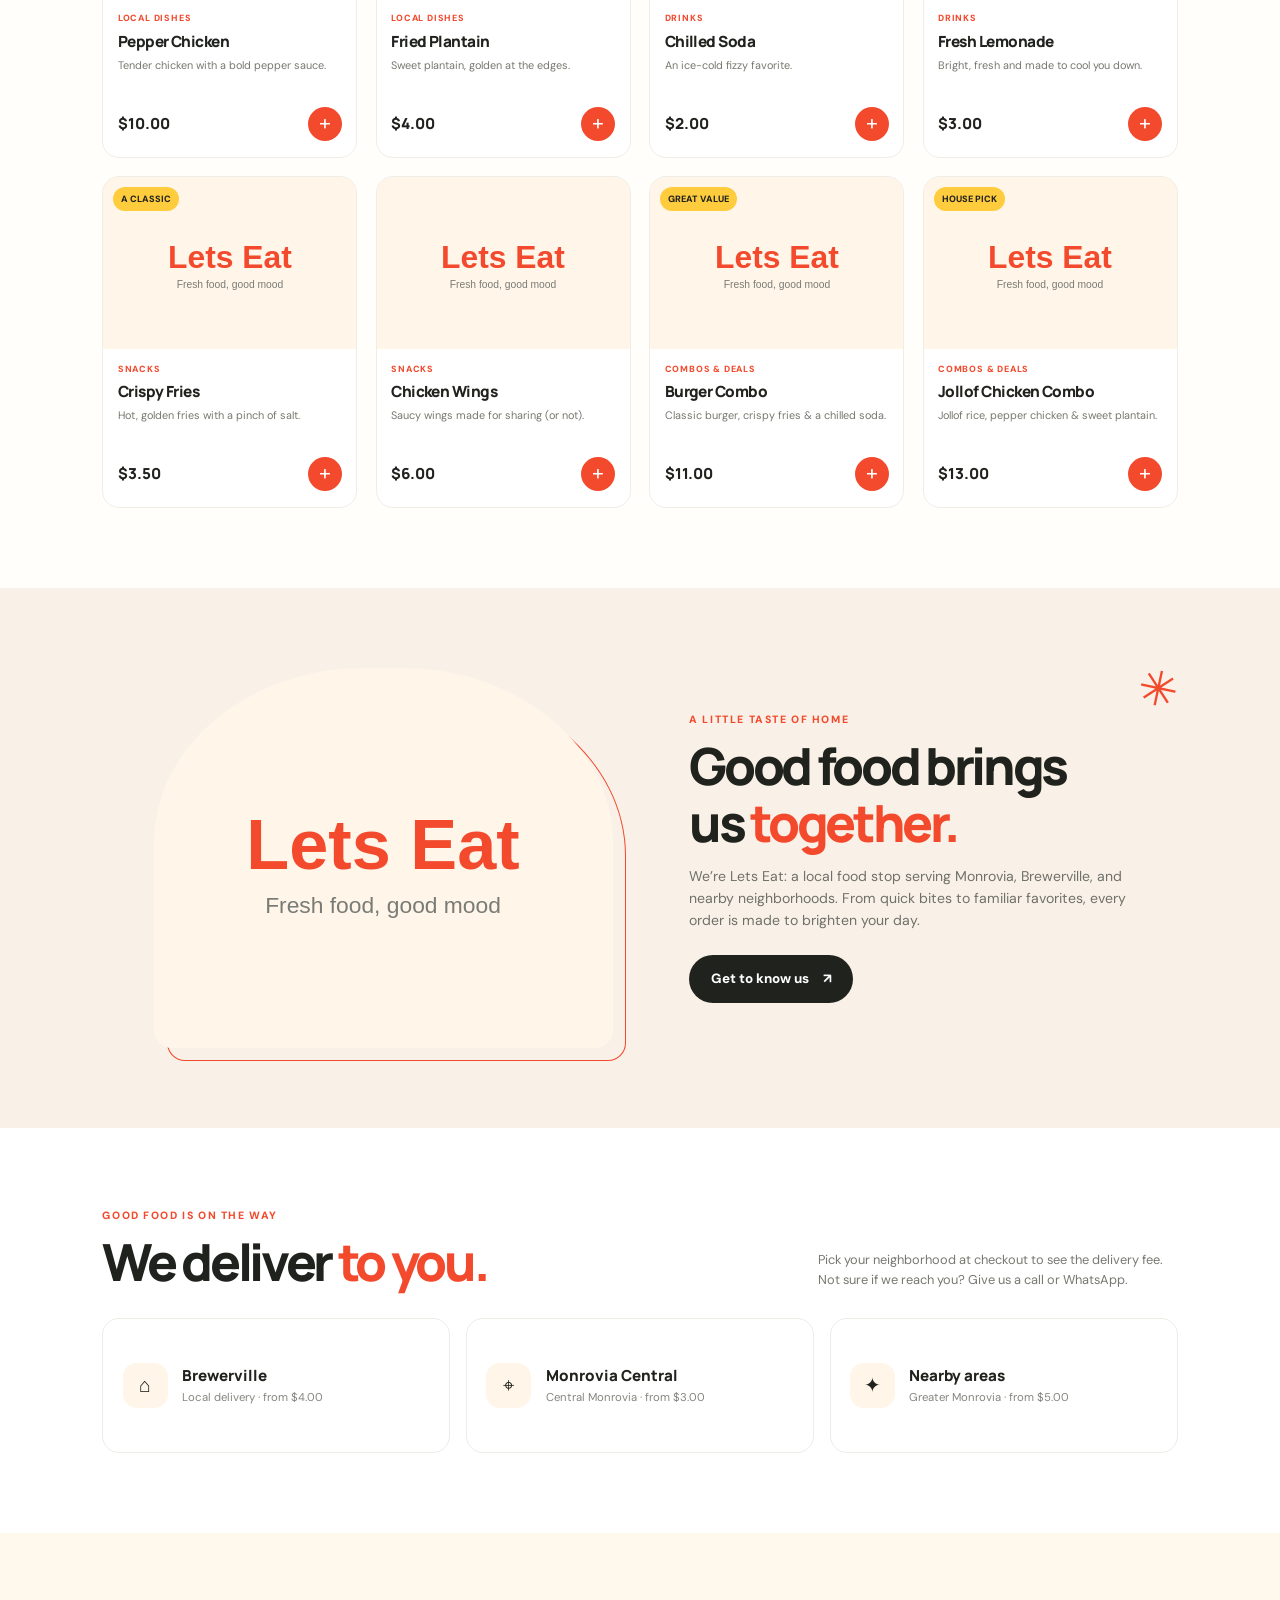
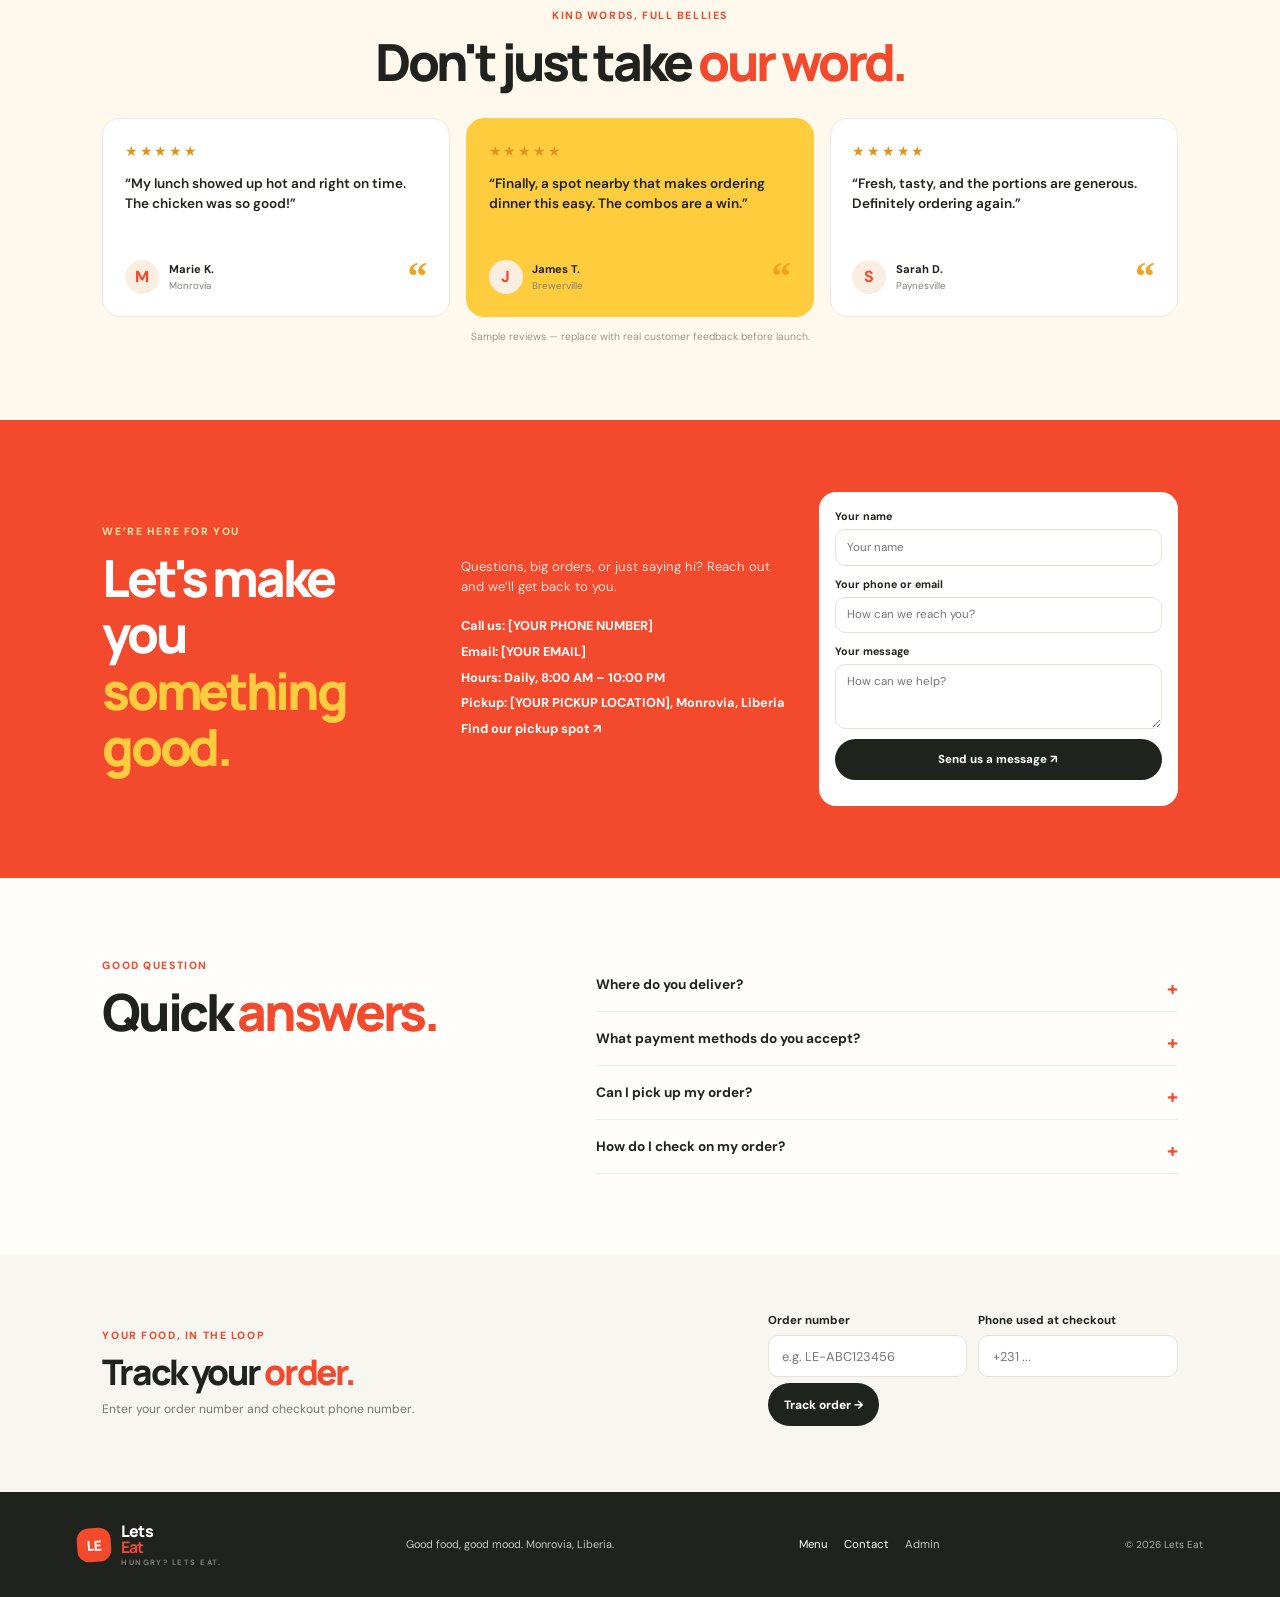
==== commit 1ac4a069: "Add Supabase-backed admin and ordering Co-authored-by: Copilot <223556219+Copilot@users.noreply.gith" ====
--- a/index.html
+++ b/index.html
@@ -9,6 +9,7 @@
     <link rel="icon" href="favicon.svg" type="image/svg+xml" />
     <link rel="preconnect" href="https://images.unsplash.com" />
     <link rel="stylesheet" href="style.css" />
+    <script src="https://cdn.jsdelivr.net/npm/@supabase/supabase-js@2/dist/umd/supabase.min.js" defer></script>
     <script src="app.js" defer></script>
   </head>
   <body>
@@ -16,6 +17,7 @@
       <span>Fresh food, good mood.</span>
       <span>Delivering around Monrovia &amp; Brewerville</span>
     </div>
+    <p class="backend-notice" id="backend-notice" role="status" hidden></p>
     <header class="site-header">
       <a class="brand" href="#home" aria-label="Lets Eat home"><span class="brand-mark">LE</span><span>Lets <b>Eat</b><small>HUNGRY? LETS EAT.</small></span></a>
       <nav class="desktop-nav" aria-label="Main navigation">
@@ -86,10 +88,10 @@
         <details><summary>Where do you deliver?</summary><p>We currently serve Brewerville, Monrovia Central, and nearby Monrovia neighborhoods. Choose your zone at checkout to check the delivery fee.</p></details>
         <details><summary>What payment methods do you accept?</summary><p>Cash on Delivery, Orange Money, and MTN MoMo. Mobile money instructions will appear as soon as you select a method at checkout.</p></details>
         <details><summary>Can I pick up my order?</summary><p>Absolutely. Choose Pickup at checkout and we’ll confirm your order and pickup details by WhatsApp.</p></details>
-        <details><summary>How do I check on my order?</summary><p>Use the order number from your confirmation in the Track Order section below. Order updates are saved in this browser demo.</p></details>
+        <details><summary>How do I check on my order?</summary><p>Enter the order number from your confirmation and the phone number used at checkout in the Track Order section below.</p></details>
       </div></section>
 
-      <section class="track-section" id="track"><div><p class="eyebrow">YOUR FOOD, IN THE LOOP</p><h2>Track your <span>order.</span></h2><p>Enter the order number from your confirmation.</p></div><form id="track-form" class="track-form"><label for="track-number">Order number</label><div class="track-row"><input id="track-number" name="orderNumber" placeholder="e.g. LE-1024" required /><button class="button button-dark" type="submit">Track order →</button></div><div id="track-result" role="status" aria-live="polite"></div></form></section>
+      <section class="track-section" id="track"><div><p class="eyebrow">YOUR FOOD, IN THE LOOP</p><h2>Track your <span>order.</span></h2><p>Enter your order number and checkout phone number.</p></div><form id="track-form" class="track-form"><div class="form-grid"><label class="field"><span class="field-label">Order number</span><input id="track-number" name="orderNumber" placeholder="e.g. LE-ABC123456" required /></label><label class="field"><span class="field-label">Phone used at checkout</span><input id="track-phone" name="phone" type="tel" autocomplete="tel" placeholder="+231 ..." required /></label></div><div class="track-row"><button class="button button-dark" type="submit">Track order →</button></div><div id="track-result" role="status" aria-live="polite"></div></form></section>
     </main>
 
     <footer class="site-footer"><a class="brand brand-footer" href="#home"><span class="brand-mark">LE</span><span>Lets <b>Eat</b><small>HUNGRY? LETS EAT.</small></span></a><span>Good food, good mood. Monrovia, Liberia.</span><div><a href="#menu">Menu</a><a href="#contact">Contact</a><button type="button" id="admin-open">Admin</button></div><nav class="social-links" id="social-links" aria-label="Social media"></nav><small>© <span id="year"></span> Lets Eat</small></footer>
--- a/style.css
+++ b/style.css
@@ -12,6 +12,8 @@
 button:focus-visible,a:focus-visible,input:focus-visible,select:focus-visible,textarea:focus-visible,summary:focus-visible{outline:3px solid #f49a36;outline-offset:3px}
 .announcement{height:34px;padding:0 5vw;display:flex;align-items:center;justify-content:space-between;background:var(--ink);color:white;font-size:.71rem;font-weight:600;letter-spacing:.015em}
 .announcement span:first-child{color:var(--yellow)}
+.backend-notice{margin:0;padding:.55rem 1rem;background:#fff4dd;color:#67532d;text-align:center;font-size:.75rem}
+.backend-error{background:#fff0ed;color:#a3321f}
 .site-header{height:78px;padding:0 5vw;display:flex;align-items:center;justify-content:space-between;gap:1rem;background:var(--paper);position:sticky;top:0;z-index:10;border-bottom:1px solid #f2f0ea}
 .brand{display:flex;align-items:center;gap:.65rem;font:800 1.2rem/1 var(--display);letter-spacing:-.055em}
 .brand>span:last-child{display:flex;flex-direction:column}.brand b{color:var(--orange)}.brand small{margin-top:.3rem;font:700 .48rem/1 var(--body);letter-spacing:.19em;color:var(--muted)}
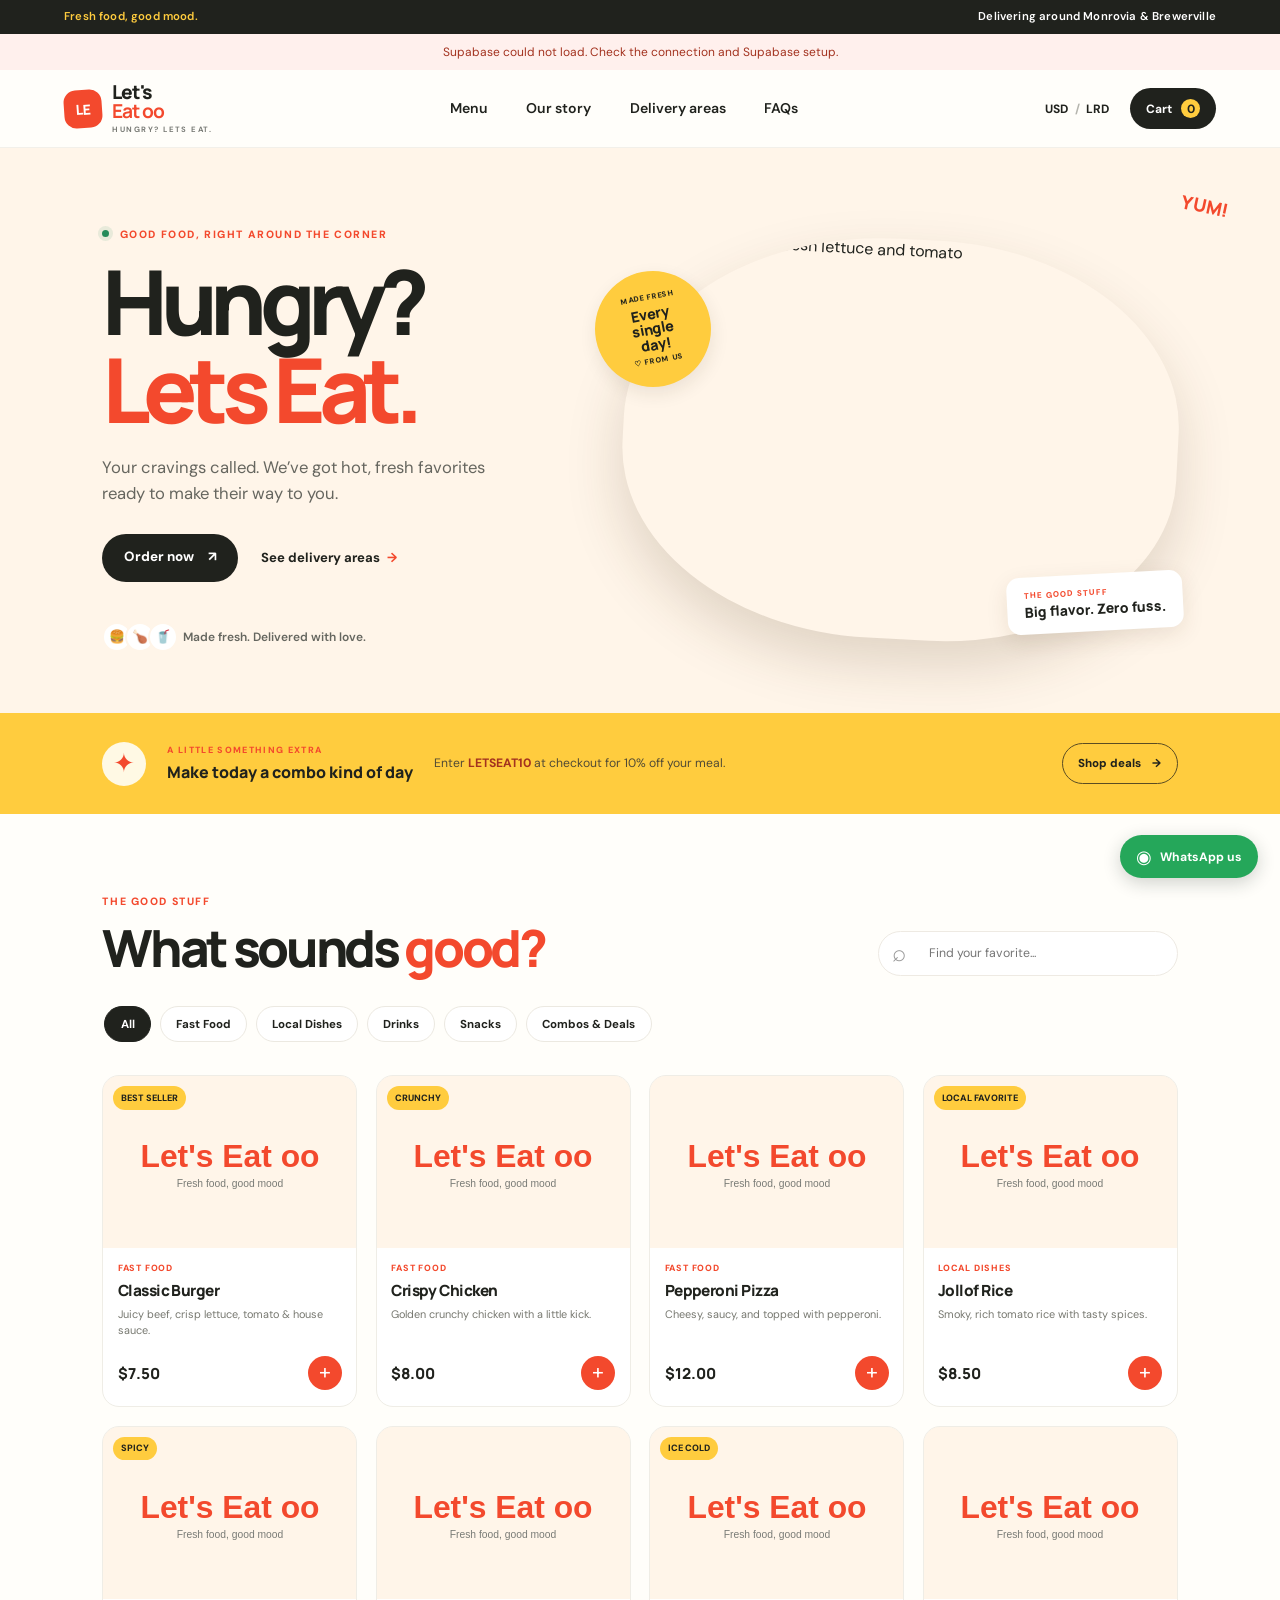
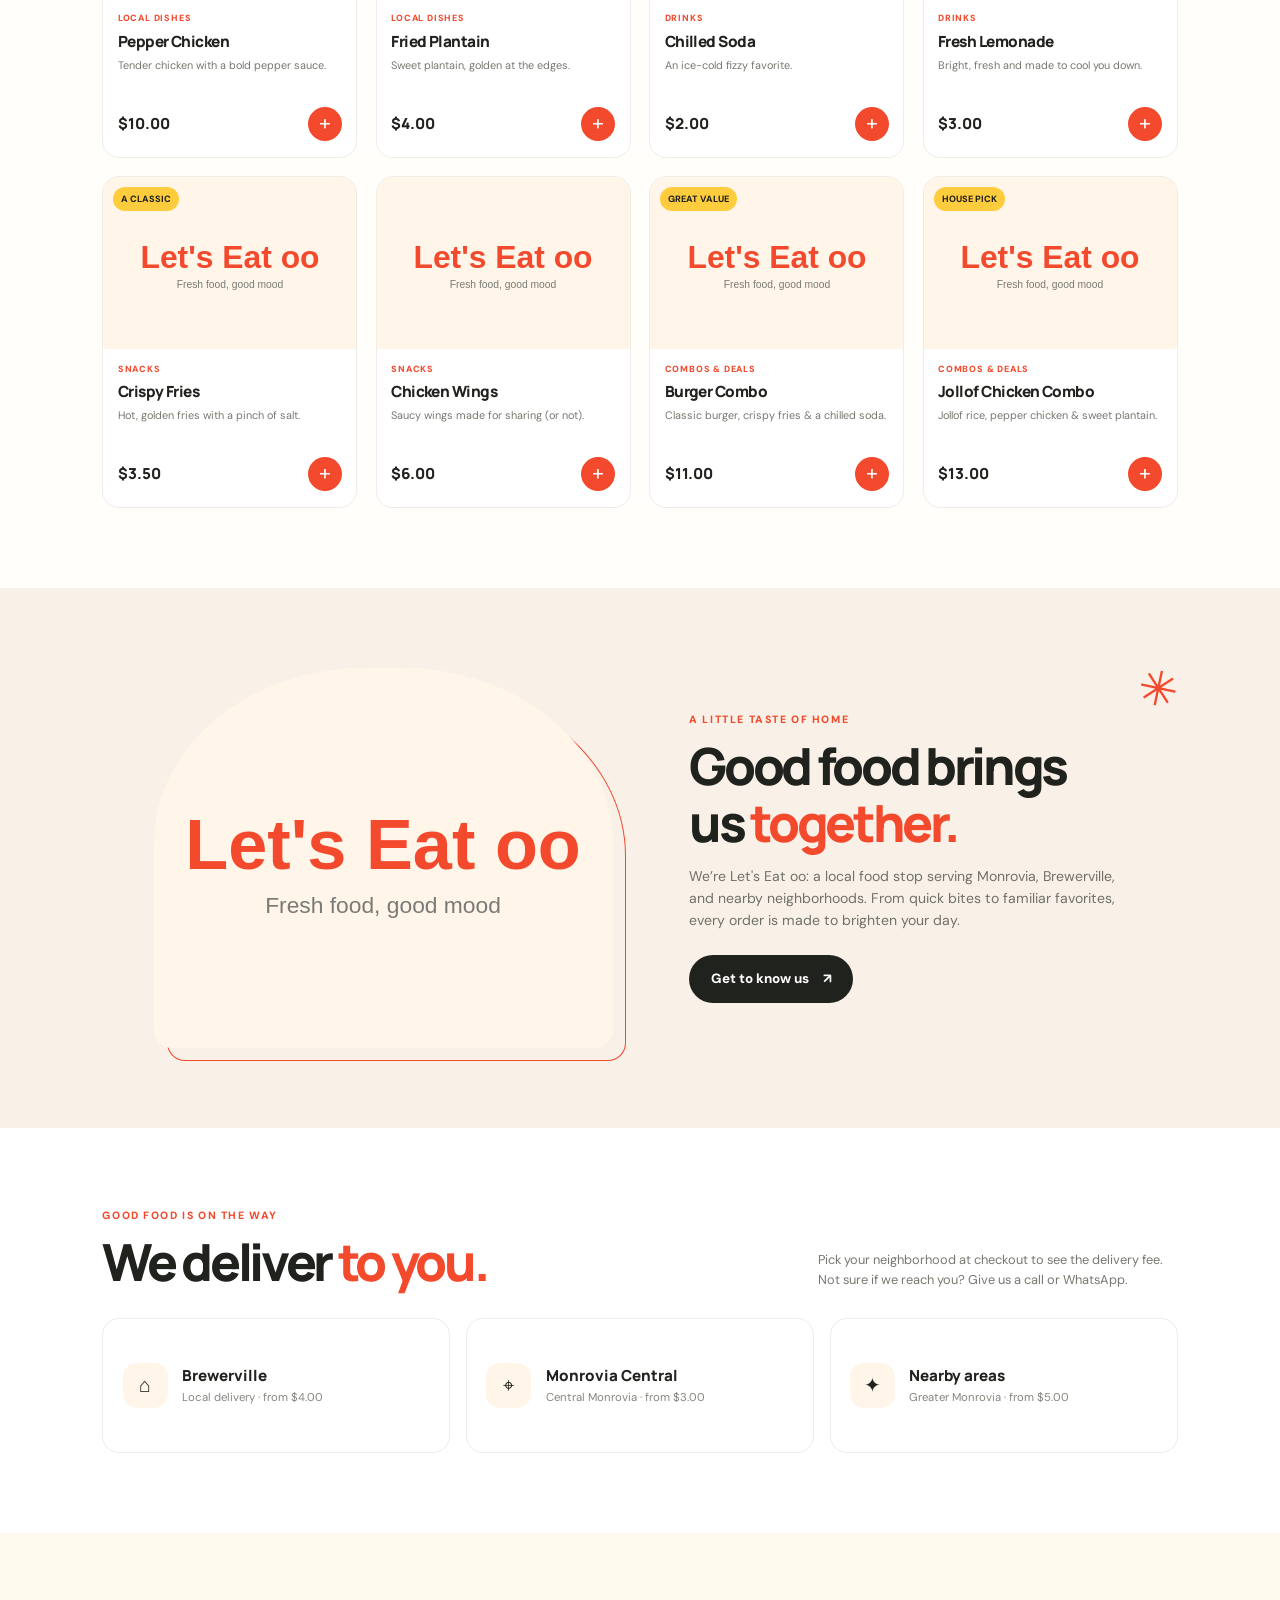
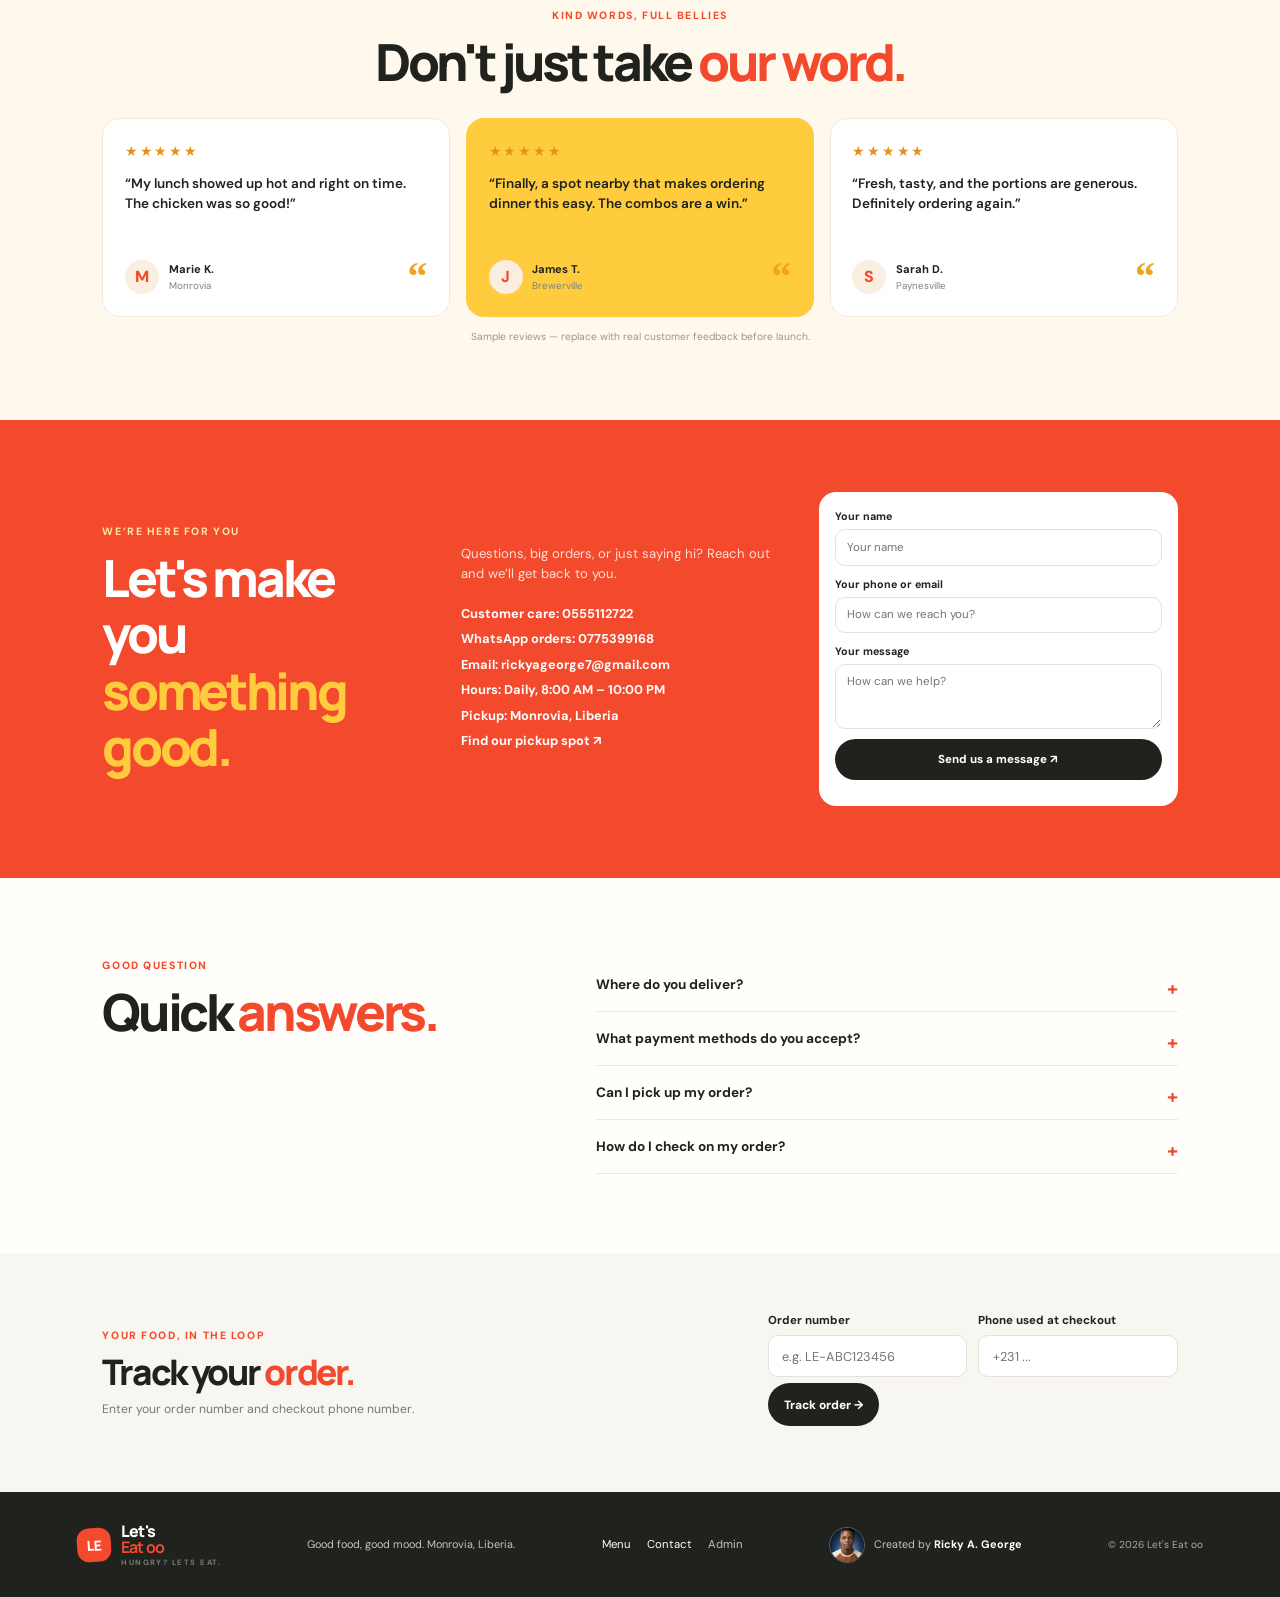
==== commit 1e15d3a1: "Update Let's Eat oo branding and contacts Co-authored-by: Copilot <223556219+Copilot@users.noreply.g" ====
--- a/index.html
+++ b/index.html
@@ -5,7 +5,7 @@
     <meta name="viewport" content="width=device-width, initial-scale=1" />
     <meta name="theme-color" content="#f3492d" />
     <meta name="description" content="Fresh fast food and local favorites delivered around Monrovia and Brewerville. Hungry? Lets Eat." />
-    <title>Lets Eat | Hungry? Lets Eat.</title>
+    <title>Let's Eat oo | Hungry? Lets Eat.</title>
     <link rel="icon" href="favicon.svg" type="image/svg+xml" />
     <link rel="preconnect" href="https://images.unsplash.com" />
     <link rel="stylesheet" href="style.css" />
@@ -19,7 +19,7 @@
     </div>
     <p class="backend-notice" id="backend-notice" role="status" hidden></p>
     <header class="site-header">
-      <a class="brand" href="#home" aria-label="Lets Eat home"><span class="brand-mark">LE</span><span>Lets <b>Eat</b><small>HUNGRY? LETS EAT.</small></span></a>
+      <a class="brand" href="#home" aria-label="Let's Eat oo home"><span class="brand-mark">LE</span><span>Let's <b>Eat oo</b><small>HUNGRY? LETS EAT.</small></span></a>
       <nav class="desktop-nav" aria-label="Main navigation">
         <a href="#menu">Menu</a><a href="#about">Our story</a><a href="#areas">Delivery areas</a><a href="#faq">FAQs</a>
       </nav>
@@ -60,7 +60,7 @@
 
       <section class="story-band" id="about">
         <div class="story-photo"><img loading="lazy" src="https://images.unsplash.com/photo-1555939594-58d7cb561ad1?auto=format&amp;fit=crop&amp;w=900&amp;q=70" alt="A table full of freshly prepared food" /></div>
-        <div class="story-copy"><p class="eyebrow">A LITTLE TASTE OF HOME</p><h2>Good food brings<br />us <span>together.</span></h2><p>We’re Lets Eat: a local food stop serving Monrovia, Brewerville, and nearby neighborhoods. From quick bites to familiar favorites, every order is made to brighten your day.</p><a class="button button-dark" href="#contact">Get to know us <span>↗</span></a></div>
+        <div class="story-copy"><p class="eyebrow">A LITTLE TASTE OF HOME</p><h2>Good food brings<br />us <span>together.</span></h2><p>We’re Let's Eat oo: a local food stop serving Monrovia, Brewerville, and nearby neighborhoods. From quick bites to familiar favorites, every order is made to brighten your day.</p><a class="button button-dark" href="#contact">Get to know us <span>↗</span></a></div>
         <span class="story-sparkle" aria-hidden="true">✳</span>
       </section>
 
@@ -81,7 +81,7 @@
 
       <section class="contact-band" id="contact">
         <div><p class="eyebrow">WE’RE HERE FOR YOU</p><h2>Let's make<br />you <span>something good.</span></h2></div>
-        <div class="contact-details"><p>Questions, big orders, or just saying hi? Reach out and we’ll get back to you.</p><a id="contact-phone" href="tel:">Call us <span>↗</span></a><a id="contact-email" href="mailto:">Email us <span>↗</span></a><span id="shop-hours"></span><span id="shop-address"></span><a id="map-link" target="_blank" rel="noreferrer">Find our pickup spot ↗</a></div>
+        <div class="contact-details"><p>Questions, big orders, or just saying hi? Reach out and we’ll get back to you.</p><a id="contact-phone" href="tel:">Customer care <span>↗</span></a><a id="contact-whatsapp" href="https://wa.me/" target="_blank" rel="noreferrer">WhatsApp orders <span>↗</span></a><a id="contact-email" href="mailto:">Email us <span>↗</span></a><span id="shop-hours"></span><span id="shop-address"></span><a id="map-link" target="_blank" rel="noreferrer">Find our pickup spot ↗</a></div>
         <form class="contact-form" id="contact-form"><label>Your name<input name="name" required maxlength="80" placeholder="Your name" /></label><label>Your phone or email<input name="replyTo" required maxlength="100" placeholder="How can we reach you?" /></label><label>Your message<textarea name="message" required maxlength="500" placeholder="How can we help?"></textarea></label><button class="button button-dark" type="submit">Send us a message ↗</button><p id="contact-form-note" role="status"></p></form>
       </section>
       <section class="section faq-section" id="faq"><div><p class="eyebrow">GOOD QUESTION</p><h2>Quick <span>answers.</span></h2></div><div class="faq-list">
@@ -94,9 +94,9 @@
       <section class="track-section" id="track"><div><p class="eyebrow">YOUR FOOD, IN THE LOOP</p><h2>Track your <span>order.</span></h2><p>Enter your order number and checkout phone number.</p></div><form id="track-form" class="track-form"><div class="form-grid"><label class="field"><span class="field-label">Order number</span><input id="track-number" name="orderNumber" placeholder="e.g. LE-ABC123456" required /></label><label class="field"><span class="field-label">Phone used at checkout</span><input id="track-phone" name="phone" type="tel" autocomplete="tel" placeholder="+231 ..." required /></label></div><div class="track-row"><button class="button button-dark" type="submit">Track order →</button></div><div id="track-result" role="status" aria-live="polite"></div></form></section>
     </main>
 
-    <footer class="site-footer"><a class="brand brand-footer" href="#home"><span class="brand-mark">LE</span><span>Lets <b>Eat</b><small>HUNGRY? LETS EAT.</small></span></a><span>Good food, good mood. Monrovia, Liberia.</span><div><a href="#menu">Menu</a><a href="#contact">Contact</a><button type="button" id="admin-open">Admin</button></div><nav class="social-links" id="social-links" aria-label="Social media"></nav><small>© <span id="year"></span> Lets Eat</small></footer>
+    <footer class="site-footer"><a class="brand brand-footer" href="#home"><span class="brand-mark">LE</span><span>Let's <b>Eat oo</b><small>HUNGRY? LETS EAT.</small></span></a><span>Good food, good mood. Monrovia, Liberia.</span><div><a href="#menu">Menu</a><a href="#contact">Contact</a><button type="button" id="admin-open">Admin</button></div><nav class="social-links" id="social-links" aria-label="Social media"></nav><div class="creator-credit"><img src="img/ricky.jpg" width="40" height="40" loading="lazy" decoding="async" alt="Portrait of creator Ricky A. George" /><span>Created by <b>Ricky A. George</b></span></div><small>© <span id="year"></span> Let's Eat oo</small></footer>
 
-    <button class="whatsapp-float" id="whatsapp-link" type="button" aria-label="Chat with Lets Eat on WhatsApp"><span aria-hidden="true">◉</span><b>WhatsApp us</b></button>
+    <button class="whatsapp-float" id="whatsapp-link" type="button" aria-label="Chat with Let's Eat oo on WhatsApp"><span aria-hidden="true">◉</span><b>WhatsApp us</b></button>
     <div class="mobile-cart-bar" id="mobile-cart-bar" hidden><button type="button" data-open-cart><span><b id="mobile-cart-count">0</b> items in your bag</span><b id="mobile-cart-total"></b></button></div>
 
     <dialog class="cart-dialog" id="cart-dialog" aria-labelledby="cart-title"><div class="dialog-head"><div><p class="eyebrow">GOOD CHOICE</p><h2 id="cart-title">Your bag <span>♡</span></h2></div><button class="icon-button" type="button" data-close-dialog aria-label="Close cart">×</button></div><div id="cart-content"></div></dialog>
--- a/style.css
+++ b/style.css
@@ -107,6 +107,7 @@
 .site-footer{min-height:105px;padding:1.5rem 6vw;display:flex;align-items:center;justify-content:space-between;gap:1.4rem;background:var(--ink);color:white}
 .brand-footer{font-size:1rem}.brand-footer .brand-mark{width:34px;height:34px}
 .site-footer>span{color:#c4c4bc;font-size:.68rem}.site-footer>div{display:flex;gap:1rem;align-items:center;font-size:.71rem}
+.creator-credit{gap:.55rem!important;color:#c4c4bc;font-size:.68rem!important}.creator-credit img{width:36px;height:36px;border:1px solid #ffffff44;border-radius:50%;object-fit:cover}.creator-credit b{color:white}
 .social-links{display:flex;gap:.65rem;font-size:.68rem}.social-links:empty{display:none}
 .site-footer button{padding:0;border:0;background:none;color:#c4c4bc;font-size:.71rem;cursor:pointer}
 .site-footer>small{color:#a8aaa2;font-size:.63rem}
@@ -147,7 +148,7 @@
 .contact-band{padding:3rem 1.25rem;grid-template-columns:1fr;gap:1.4rem}.contact-details{width:100%}.contact-details p{font-size:.78rem}.contact-form{width:100%}
 .faq-section{padding-block:3.1rem;grid-template-columns:1fr;gap:1rem}.faq-list summary{font-size:.79rem}.faq-list details p{font-size:.74rem}
 .track-section{padding:2.8rem 1rem;align-items:flex-start;flex-direction:column;gap:1rem}.track-section h2{font-size:2rem}.track-form{width:100%}.track-row .button{font-size:.68rem}
-.site-footer{padding:1.3rem 1rem 5.4rem;display:grid;grid-template-columns:1fr auto;gap:.8rem}.site-footer>span{grid-column:1/-1;grid-row:2}.site-footer>div{grid-column:1/-1;grid-row:3}.site-footer>small{grid-column:2;grid-row:1;text-align:right}
+.site-footer{padding:1.3rem 1rem 5.4rem;display:grid;grid-template-columns:1fr auto;gap:.8rem}.site-footer>span{grid-column:1/-1;grid-row:2}.site-footer>div{grid-column:1/-1;grid-row:3}.site-footer>small{grid-column:2;grid-row:1;text-align:right}.site-footer>.creator-credit{grid-column:1/-1;grid-row:4}
 .whatsapp-float{right:12px;bottom:82px;width:45px;height:45px;padding:0;justify-content:center}.whatsapp-float b{display:none}.whatsapp-float span{font-size:1.35rem}
 .mobile-cart-bar:not([hidden]){display:block;position:fixed;z-index:9;left:0;right:0;bottom:0;padding:.65rem 1rem calc(.65rem + env(safe-area-inset-bottom));background:#fff;border-top:1px solid #eeeae3}
 .mobile-cart-bar button{width:100%;min-height:45px;padding:.65rem 1rem;display:flex;align-items:center;justify-content:space-between;border:0;border-radius:999px;background:var(--orange);color:white;font-size:.77rem;cursor:pointer}
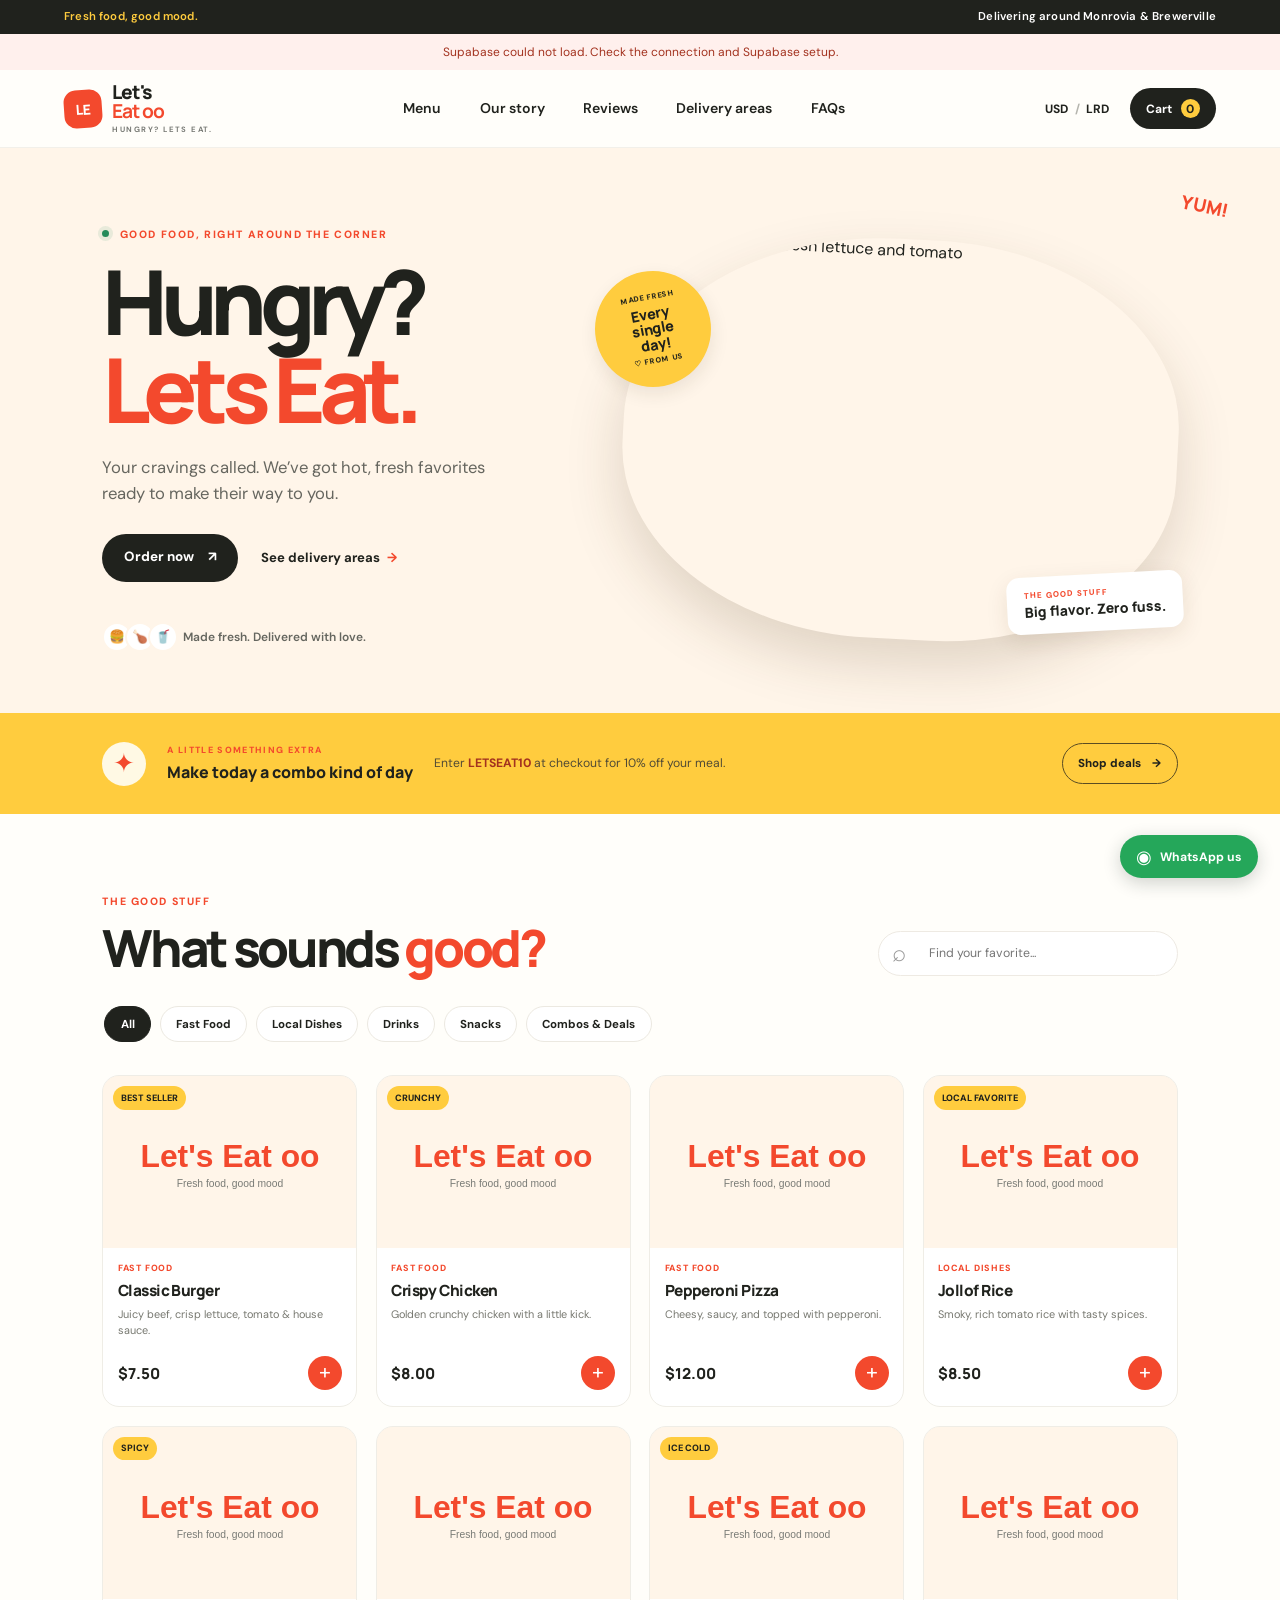
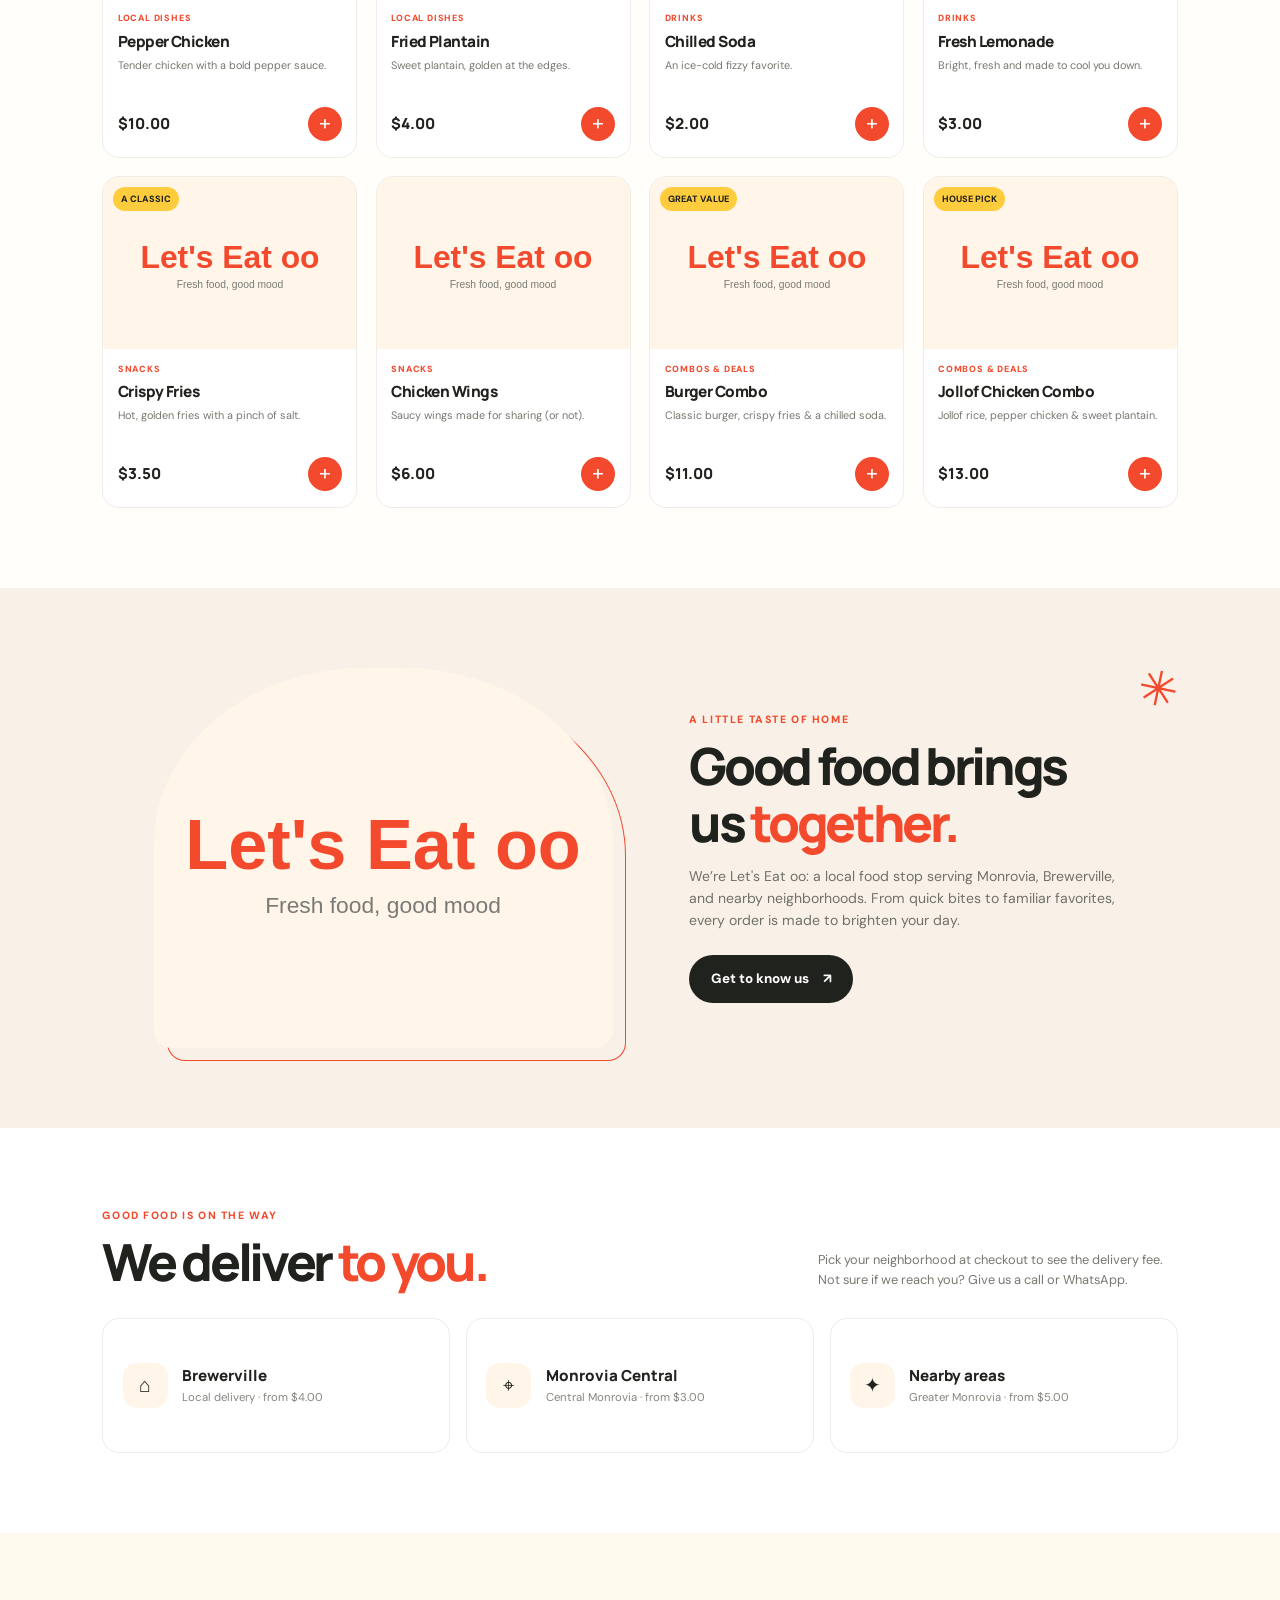
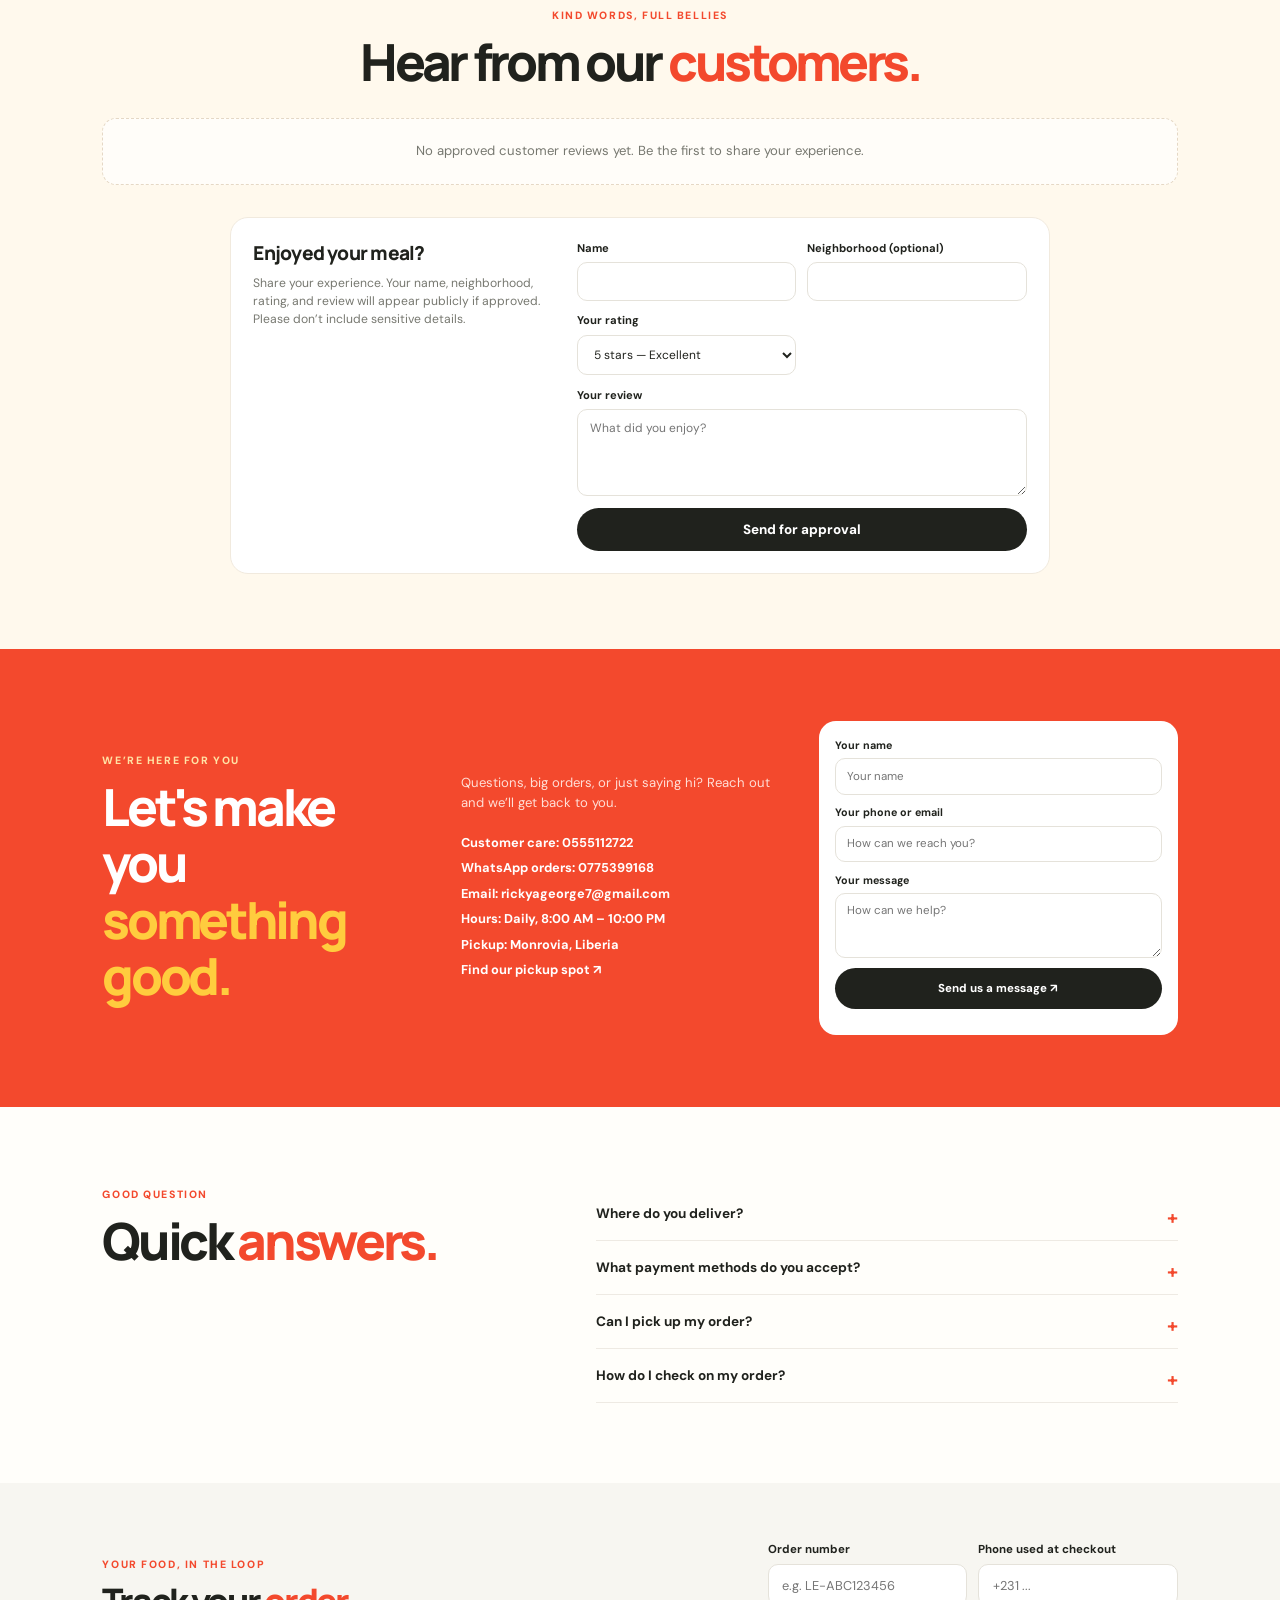
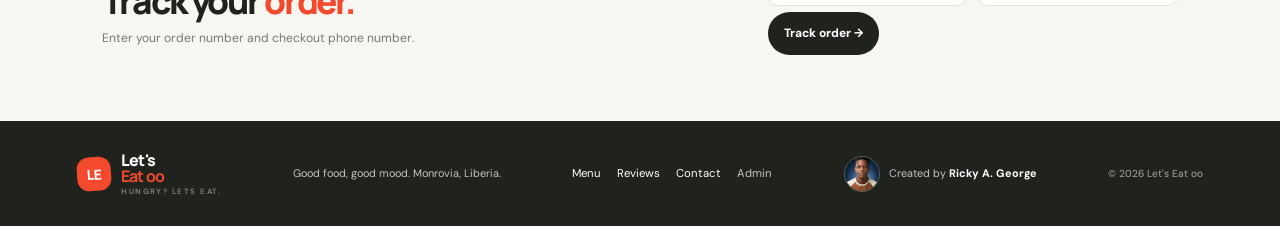
==== commit 13eb2141: "Add customer reviews and moderation Co-authored-by: Copilot <223556219+Copilot@users.noreply.github." ====
--- a/index.html
+++ b/index.html
@@ -8,9 +8,9 @@
     <title>Let's Eat oo | Hungry? Lets Eat.</title>
     <link rel="icon" href="favicon.svg" type="image/svg+xml" />
     <link rel="preconnect" href="https://images.unsplash.com" />
-    <link rel="stylesheet" href="style.css" />
+    <link rel="stylesheet" href="style.css?v=3" />
     <script src="https://cdn.jsdelivr.net/npm/@supabase/supabase-js@2/dist/umd/supabase.min.js" defer></script>
-    <script src="app.js" defer></script>
+    <script src="app.js?v=3" defer></script>
   </head>
   <body>
     <div class="announcement">
@@ -21,7 +21,7 @@
     <header class="site-header">
       <a class="brand" href="#home" aria-label="Let's Eat oo home"><span class="brand-mark">LE</span><span>Let's <b>Eat oo</b><small>HUNGRY? LETS EAT.</small></span></a>
       <nav class="desktop-nav" aria-label="Main navigation">
-        <a href="#menu">Menu</a><a href="#about">Our story</a><a href="#areas">Delivery areas</a><a href="#faq">FAQs</a>
+        <a href="#menu">Menu</a><a href="#about">Our story</a><a href="#reviews">Reviews</a><a href="#areas">Delivery areas</a><a href="#faq">FAQs</a>
       </nav>
       <div class="header-actions">
         <button class="currency-toggle" id="currency-toggle" type="button" aria-label="Switch currency">USD <span>/</span> LRD</button>
@@ -69,14 +69,22 @@
         <div class="area-grid" id="area-grid"></div>
       </section>
 
-      <section class="review-section">
-        <div class="review-heading"><p class="eyebrow">KIND WORDS, FULL BELLIES</p><h2>Don't just take <span>our word.</span></h2></div>
-        <div class="review-grid">
-          <article class="review-card"><div class="stars">★★★★★</div><p>“My lunch showed up hot and right on time. The chicken was so good!”</p><div class="review-person"><span class="review-avatar">M</span><span><b>Marie K.</b><small>Monrovia</small></span><span class="review-quote">“</span></div></article>
-          <article class="review-card review-featured"><div class="stars">★★★★★</div><p>“Finally, a spot nearby that makes ordering dinner this easy. The combos are a win.”</p><div class="review-person"><span class="review-avatar">J</span><span><b>James T.</b><small>Brewerville</small></span><span class="review-quote">“</span></div></article>
-          <article class="review-card"><div class="stars">★★★★★</div><p>“Fresh, tasty, and the portions are generous. Definitely ordering again.”</p><div class="review-person"><span class="review-avatar">S</span><span><b>Sarah D.</b><small>Paynesville</small></span><span class="review-quote">“</span></div></article>
+      <section class="review-section" id="reviews">
+        <div class="review-heading"><p class="eyebrow">KIND WORDS, FULL BELLIES</p><h2>Hear from our <span>customers.</span></h2></div>
+        <div class="review-grid" id="review-grid" aria-live="polite"><p class="review-empty">Loading customer reviews…</p></div>
+        <p class="review-note" id="review-note" role="status" aria-live="polite"></p>
+        <div class="review-form-wrap"><div><h3>Enjoyed your meal?</h3><p>Share your experience. Your name, neighborhood, rating, and review will appear publicly if approved. Please don’t include sensitive details.</p></div>
+          <form class="review-form" id="review-form">
+            <div class="review-form-fields">
+              <label>Name<input name="name" required minlength="2" maxlength="80" autocomplete="name" /></label>
+              <label>Neighborhood (optional)<input name="location" maxlength="60" autocomplete="address-level2" /></label>
+              <label>Your rating<select name="rating" required><option value="5">5 stars — Excellent</option><option value="4">4 stars — Great</option><option value="3">3 stars — Good</option><option value="2">2 stars — Fair</option><option value="1">1 star — Poor</option></select></label>
+              <label class="review-comment-field">Your review<textarea name="comment" required minlength="10" maxlength="1000" rows="4" placeholder="What did you enjoy?"></textarea></label>
+            </div>
+            <button class="button button-dark" type="submit">Send for approval</button>
+            <p class="review-form-status" id="review-form-status" role="status" aria-live="polite"></p>
+          </form>
         </div>
-        <p class="review-note">Sample reviews — replace with real customer feedback before launch.</p>
       </section>
 
       <section class="contact-band" id="contact">
@@ -94,7 +102,7 @@
       <section class="track-section" id="track"><div><p class="eyebrow">YOUR FOOD, IN THE LOOP</p><h2>Track your <span>order.</span></h2><p>Enter your order number and checkout phone number.</p></div><form id="track-form" class="track-form"><div class="form-grid"><label class="field"><span class="field-label">Order number</span><input id="track-number" name="orderNumber" placeholder="e.g. LE-ABC123456" required /></label><label class="field"><span class="field-label">Phone used at checkout</span><input id="track-phone" name="phone" type="tel" autocomplete="tel" placeholder="+231 ..." required /></label></div><div class="track-row"><button class="button button-dark" type="submit">Track order →</button></div><div id="track-result" role="status" aria-live="polite"></div></form></section>
     </main>
 
-    <footer class="site-footer"><a class="brand brand-footer" href="#home"><span class="brand-mark">LE</span><span>Let's <b>Eat oo</b><small>HUNGRY? LETS EAT.</small></span></a><span>Good food, good mood. Monrovia, Liberia.</span><div><a href="#menu">Menu</a><a href="#contact">Contact</a><button type="button" id="admin-open">Admin</button></div><nav class="social-links" id="social-links" aria-label="Social media"></nav><div class="creator-credit"><img src="img/ricky.jpg" width="40" height="40" loading="lazy" decoding="async" alt="Portrait of creator Ricky A. George" /><span>Created by <b>Ricky A. George</b></span></div><small>© <span id="year"></span> Let's Eat oo</small></footer>
+    <footer class="site-footer"><a class="brand brand-footer" href="#home"><span class="brand-mark">LE</span><span>Let's <b>Eat oo</b><small>HUNGRY? LETS EAT.</small></span></a><span>Good food, good mood. Monrovia, Liberia.</span><div><a href="#menu">Menu</a><a href="#reviews">Reviews</a><a href="#contact">Contact</a><button type="button" id="admin-open">Admin</button></div><nav class="social-links" id="social-links" aria-label="Social media"></nav><div class="creator-credit"><img src="img/ricky.jpg" width="40" height="40" loading="lazy" decoding="async" alt="Portrait of creator Ricky A. George" /><span>Created by <b>Ricky A. George</b></span></div><small>© <span id="year"></span> Let's Eat oo</small></footer>
 
     <button class="whatsapp-float" id="whatsapp-link" type="button" aria-label="Chat with Let's Eat oo on WhatsApp"><span aria-hidden="true">◉</span><b>WhatsApp us</b></button>
     <div class="mobile-cart-bar" id="mobile-cart-bar" hidden><button type="button" data-open-cart><span><b id="mobile-cart-count">0</b> items in your bag</span><b id="mobile-cart-total"></b></button></div>
--- a/style.css
+++ b/style.css
@@ -87,7 +87,12 @@
 .stars{color:#e49319;font-size:.9rem;letter-spacing:.12em}.review-card>p{min-height:70px;margin:.7rem 0 1rem;font-size:.85rem;font-weight:600;line-height:1.5}
 .review-person{display:flex;align-items:center;gap:.6rem}.review-avatar{width:34px;height:34px;display:grid;place-items:center;border-radius:50%;background:#faeee0;color:var(--orange);font-weight:800}
 .review-person>span:nth-child(2){display:grid}.review-person b{font-size:.7rem}.review-person small{font-size:.61rem;color:#81827a}.review-quote{margin-left:auto;color:#f0a31c;font:800 2.5rem Georgia;line-height:.6}
-.review-note{margin:.8rem 0 0;text-align:center;color:#99968c;font-size:.64rem}
+.review-empty{grid-column:1/-1;margin:0;padding:1.4rem;border:1px dashed #e5d8c5;border-radius:14px;background:#ffffffa8;color:#777870;text-align:center;font-size:.82rem}
+.review-note{margin:.8rem 0 0;text-align:center;color:#6a7166;font-size:.72rem}
+.review-form-wrap{max-width:820px;margin:2rem auto 0;padding:1.4rem;display:grid;grid-template-columns:.8fr 1.2fr;align-items:start;gap:1.5rem;border:1px solid #f1eade;border-radius:18px;background:white}
+.review-form-wrap h3{margin:0;font:800 1.2rem var(--display);letter-spacing:-.04em}.review-form-wrap>div>p{margin:.45rem 0;color:#777870;font-size:.76rem;line-height:1.5}
+.review-form{display:grid;gap:.75rem}.review-form-fields{display:grid;grid-template-columns:1fr 1fr;gap:.7rem}
+.review-form label{display:grid;gap:.3rem;font-size:.7rem;font-weight:700}.review-form input,.review-form select,.review-form textarea{width:100%;padding:.65rem .72rem;font-size:.75rem}.review-form textarea{resize:vertical}.review-form .review-comment-field{grid-column:1/-1}.review-form .button{min-height:43px}.review-form-status{margin:0;color:var(--green);font-size:.75rem}.review-form-status.form-error{color:var(--orange-dark)}.review-form-status:empty{display:none}
 .contact-band{padding:4.5rem 8vw;display:grid;grid-template-columns:1fr 1fr 1.1fr;align-items:center;gap:2rem;background:var(--orange);color:white}
 .contact-band .eyebrow{color:#ffe2a5}.contact-band h2 span{color:var(--yellow)}
 .contact-details{width:min(370px,100%);display:flex;flex-direction:column;align-items:flex-start}.contact-details p{margin:0 0 1rem;color:#ffded6;font-size:.82rem}
@@ -134,6 +139,7 @@
 .confirmation-summary{margin:1rem 0;padding:1rem;border-radius:12px;background:#f7f5ef;text-align:left}.confirmation-summary p{margin:.3rem 0;font-size:.76rem}
 .admin-warning{padding:.75rem;border-radius:10px;background:#fff4dd;color:#6e5c35;font-size:.7rem}.admin-login{display:grid;gap:.8rem}.admin-tabs{display:flex;gap:.5rem;margin:1rem 0}.admin-tabs button{flex:1;padding:.65rem;border:1px solid var(--line);border-radius:9px;background:white;font-size:.75rem;font-weight:700;cursor:pointer}.admin-tabs button.active{background:var(--ink);color:white}
 .admin-list{display:grid;gap:.5rem;max-height:300px;overflow:auto}.admin-item{padding:.65rem;display:grid;grid-template-columns:1fr auto;align-items:center;gap:.6rem;border:1px solid var(--line);border-radius:10px}.admin-item b{font-size:.74rem}.admin-item small{display:block;color:var(--muted);font-size:.65rem}.admin-item-actions{display:flex;gap:.3rem}.admin-item-actions button,.status-select{padding:.4rem .5rem;border:1px solid var(--line);border-radius:7px;background:white;font-size:.64rem;cursor:pointer}
+.admin-review{padding:.8rem;border:1px solid var(--line);border-radius:10px;background:white}.admin-review-head{display:flex;justify-content:space-between;gap:.5rem;font-size:.75rem}.admin-review-head span{color:#e49319;white-space:nowrap}.admin-review p{margin:.5rem 0;color:var(--ink);font-size:.75rem;line-height:1.5;overflow-wrap:anywhere}.admin-review>small{display:block;margin-bottom:.7rem;color:var(--muted);font-size:.65rem}
 .admin-form{display:grid;grid-template-columns:1fr 1fr;gap:.65rem;margin-top:1rem}.admin-form label{display:grid;gap:.25rem;font-size:.66rem;font-weight:700}.admin-form label.wide{grid-column:1/-1}.admin-form input,.admin-form select{width:100%;padding:.58rem;font-size:.72rem}.admin-form .button{grid-column:1/-1}.admin-order{margin:.65rem 0;padding:.85rem;border:1px solid var(--line);border-radius:12px}.admin-order-head{display:flex;justify-content:space-between;gap:.5rem;font-size:.73rem;font-weight:800}.admin-order p{margin:.45rem 0;color:#777870;font-size:.68rem}
 @media(max-width:850px){.desktop-nav{gap:1rem}.hero{padding-inline:6vw;min-height:510px}.hero-art{height:335px}.section{padding:4.2rem 6vw}.menu-grid{grid-template-columns:repeat(3,minmax(0,1fr))}.story-band{padding-inline:8vw}.deal-strip{padding-inline:6vw}.food-photo{height:155px}.contact-band{padding-inline:6vw;grid-template-columns:1fr 1fr}.contact-form{grid-column:1/-1}.faq-section{gap:2.5rem}}
 @media(max-width:620px){.announcement{height:30px;padding:0 1rem;font-size:.61rem}.announcement span:last-child{font-size:.56rem}.site-header{height:64px;padding:0 1rem}.brand{font-size:1.08rem}.brand-mark{width:34px;height:34px;border-radius:11px}.desktop-nav{display:none}.header-actions{gap:.25rem}.currency-toggle{font-size:.65rem;padding:.5rem}.cart-button{min-width:auto;padding:.58rem .75rem;font-size:.7rem}
@@ -144,7 +150,7 @@
 .menu-grid{grid-template-columns:repeat(2,minmax(0,1fr));gap:.7rem}.food-photo{height:128px}.food-badge{top:7px;left:7px;font-size:.49rem}.food-details{padding:.7rem .68rem .75rem}.food-title{font-size:.83rem}.food-description{min-height:44px;margin:.35rem 0 .65rem;font-size:.63rem}.food-price{font-size:.82rem}.add-button{width:31px;height:31px}.food-meta{font-size:.5rem}
 .story-band{padding:3.2rem 1.3rem;grid-template-columns:1fr;gap:2rem}.story-photo{height:270px;width:88%;margin-inline:auto}.story-copy p:not(.eyebrow){font-size:.82rem}.story-sparkle{top:5%;right:7%}
 .service-section .section-heading{gap:.6rem}.section-intro{font-size:.74rem}.area-grid{grid-template-columns:1fr;gap:.6rem}.area-card{min-height:90px;padding:.85rem}.area-icon{width:40px;height:40px}
-.review-section{padding:3.1rem 1rem}.review-heading{margin-bottom:1.2rem}.review-grid{grid-template-columns:1fr;gap:.65rem}.review-card{padding:1rem}.review-card>p{min-height:0;margin:.55rem 0 .75rem;font-size:.78rem}
+.review-section{padding:3.1rem 1rem}.review-heading{margin-bottom:1.2rem}.review-grid{grid-template-columns:1fr;gap:.65rem}.review-card{padding:1rem}.review-card>p{min-height:0;margin:.55rem 0 .75rem;font-size:.78rem}.review-form-wrap{grid-template-columns:1fr;gap:.8rem;padding:1rem}.review-form-fields{grid-template-columns:1fr}.review-form .review-comment-field{grid-column:auto}
 .contact-band{padding:3rem 1.25rem;grid-template-columns:1fr;gap:1.4rem}.contact-details{width:100%}.contact-details p{font-size:.78rem}.contact-form{width:100%}
 .faq-section{padding-block:3.1rem;grid-template-columns:1fr;gap:1rem}.faq-list summary{font-size:.79rem}.faq-list details p{font-size:.74rem}
 .track-section{padding:2.8rem 1rem;align-items:flex-start;flex-direction:column;gap:1rem}.track-section h2{font-size:2rem}.track-form{width:100%}.track-row .button{font-size:.68rem}
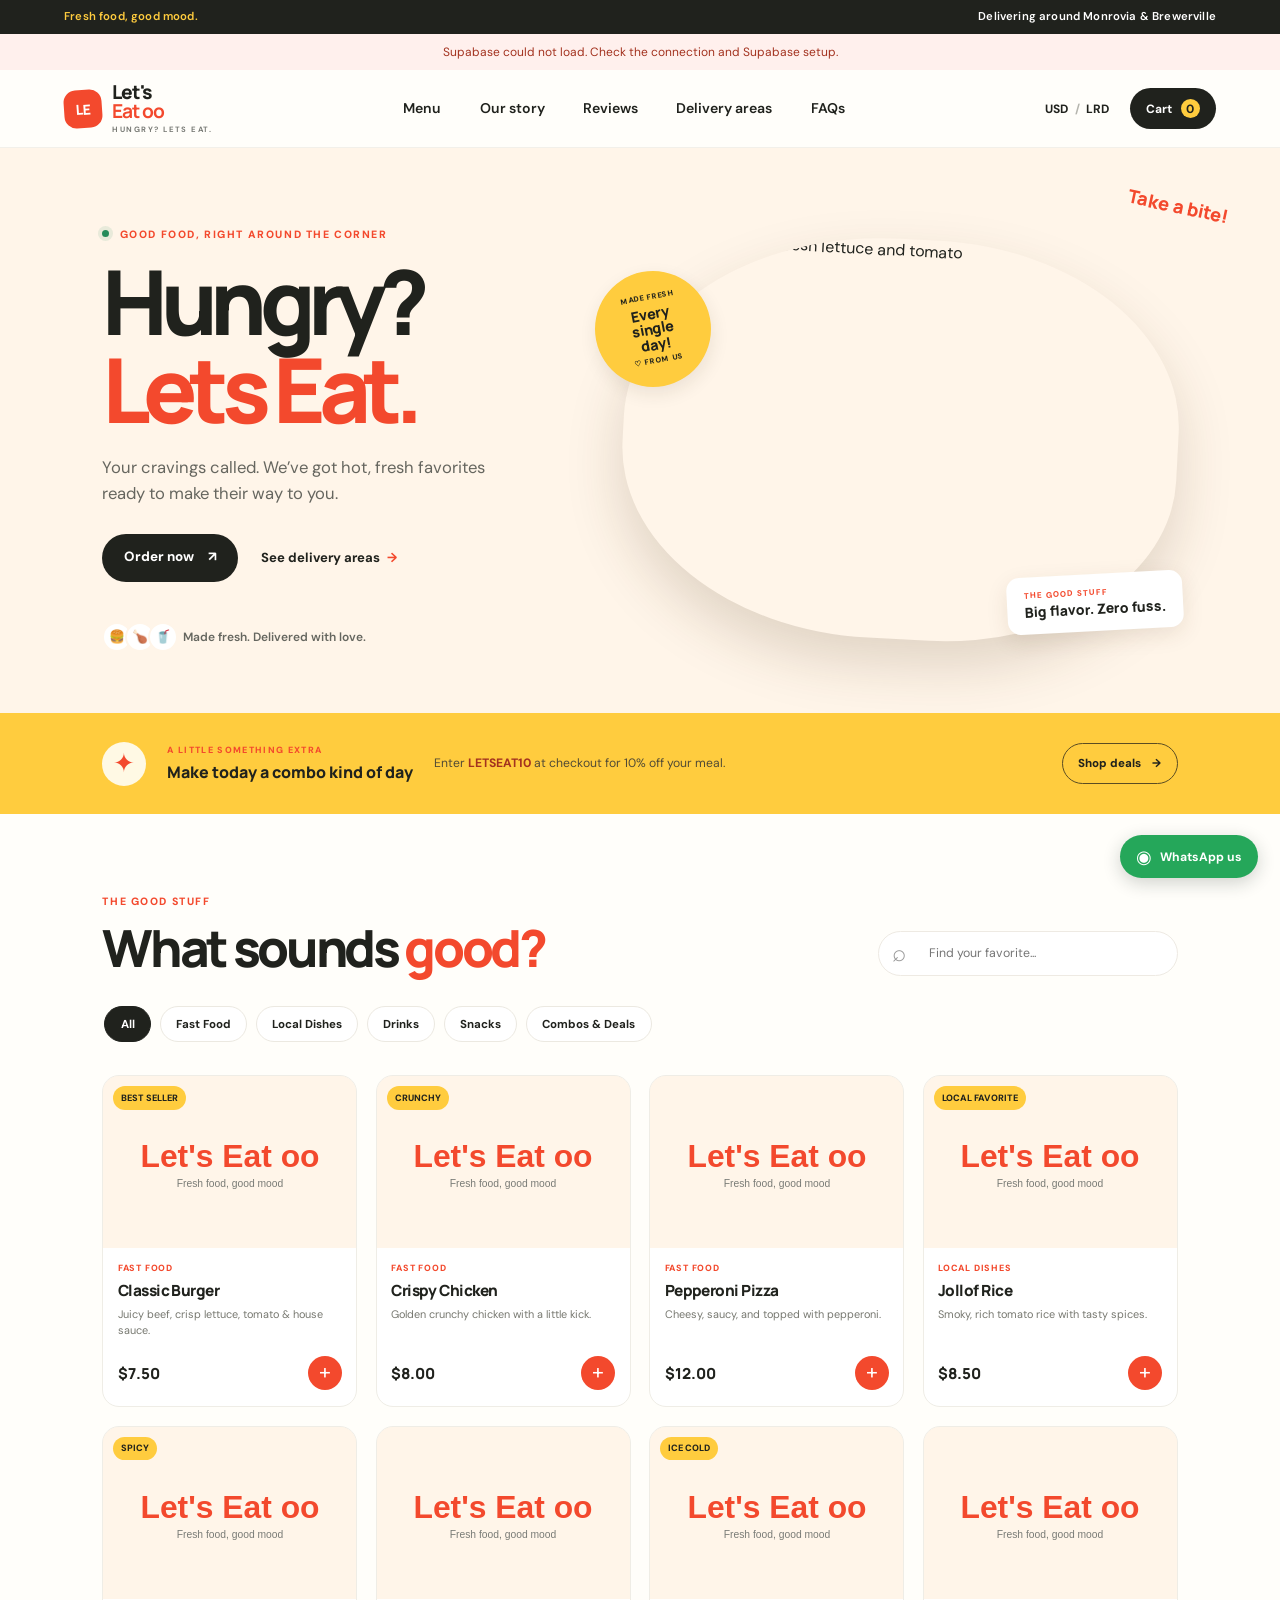
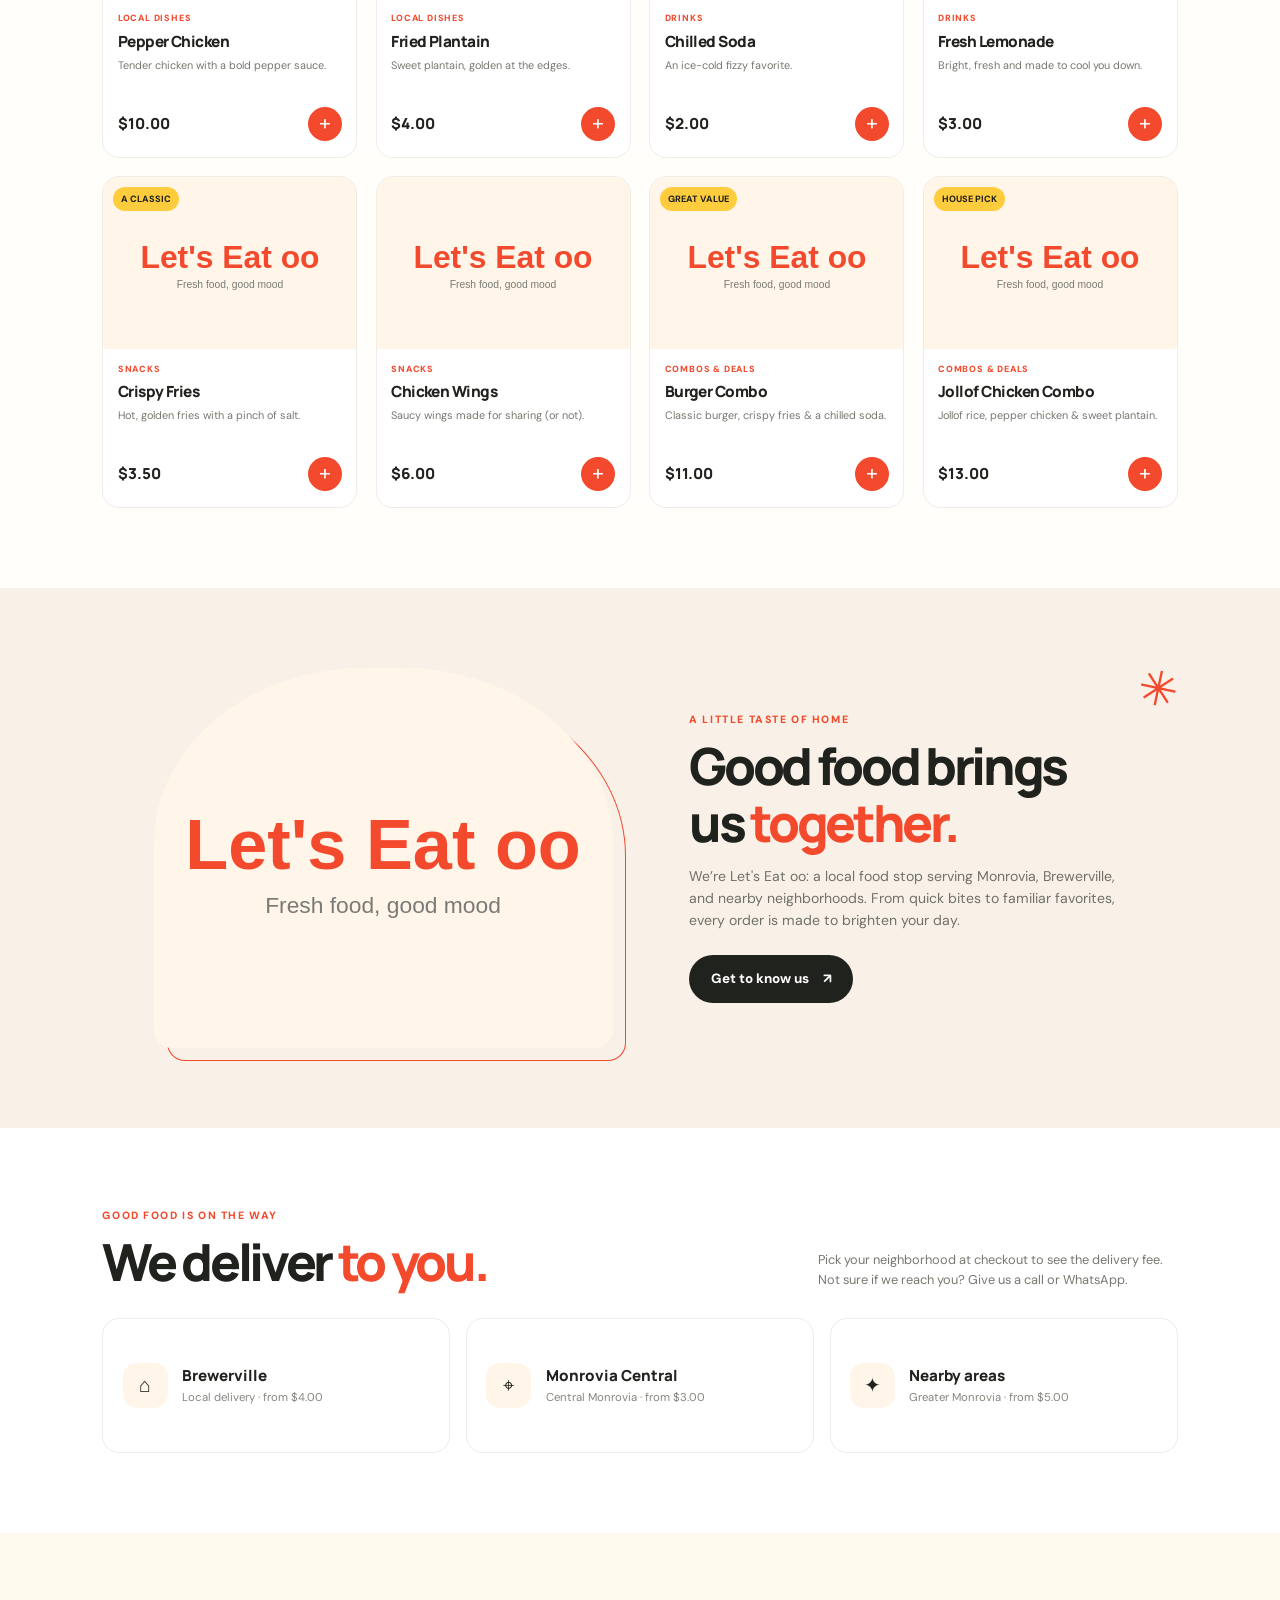
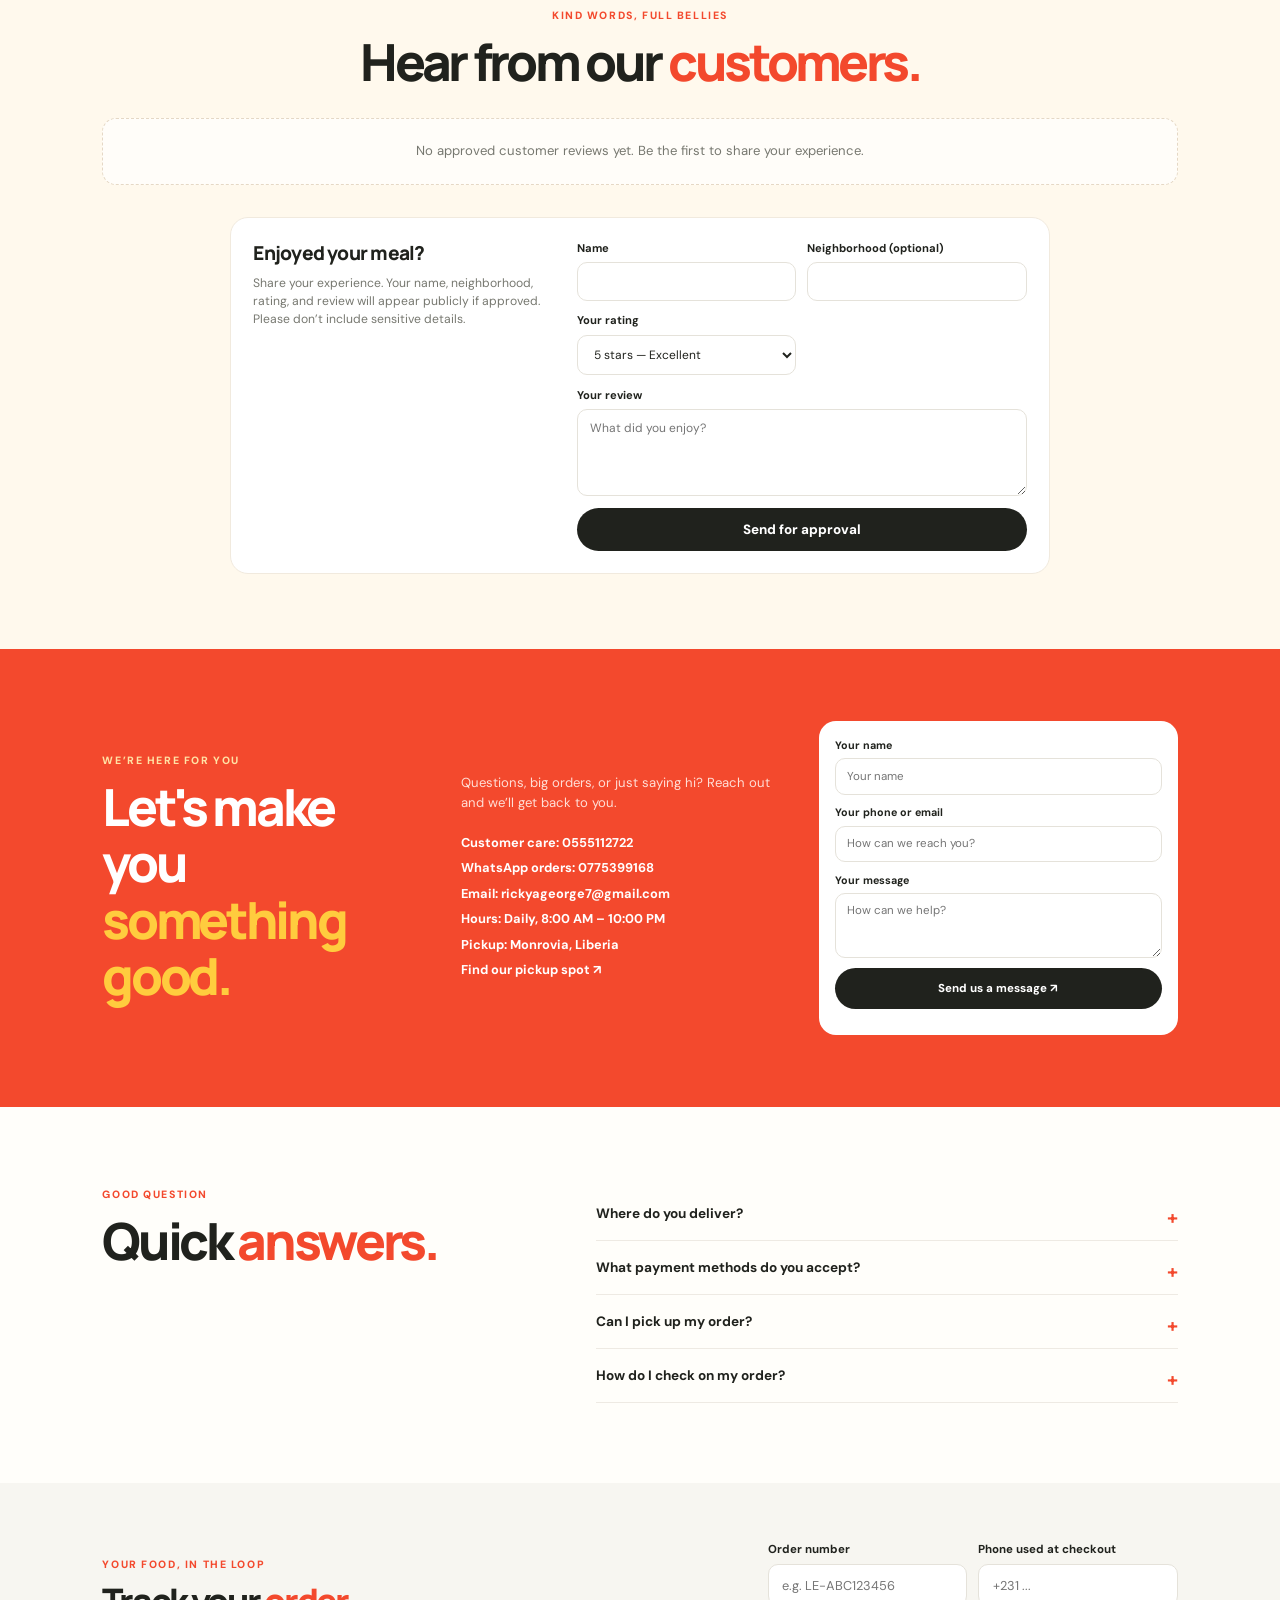
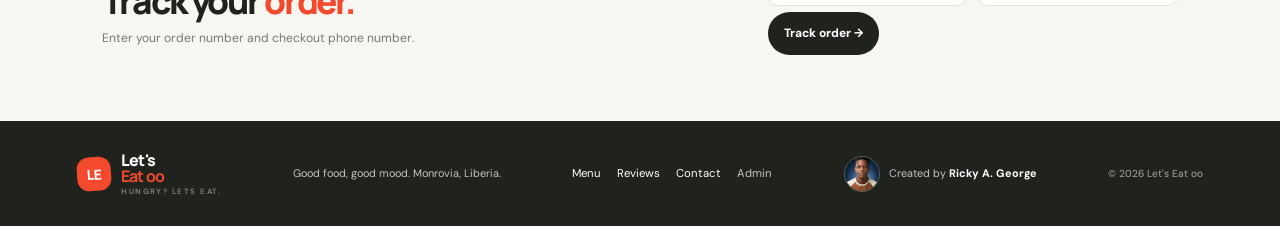
==== commit a15d3f79: "Update hero callout text Co-authored-by: Copilot <223556219+Copilot@users.noreply.github.com>" ====
--- a/index.html
+++ b/index.html
@@ -8,9 +8,9 @@
     <title>Let's Eat oo | Hungry? Lets Eat.</title>
     <link rel="icon" href="favicon.svg" type="image/svg+xml" />
     <link rel="preconnect" href="https://images.unsplash.com" />
-    <link rel="stylesheet" href="style.css?v=3" />
+    <link rel="stylesheet" href="style.css?v=4" />
     <script src="https://cdn.jsdelivr.net/npm/@supabase/supabase-js@2/dist/umd/supabase.min.js" defer></script>
-    <script src="app.js?v=3" defer></script>
+    <script src="app.js?v=4" defer></script>
   </head>
   <body>
     <div class="announcement">
@@ -43,7 +43,7 @@
           <div class="hero-sticker"><span>MADE FRESH</span><b>Every<br />single<br />day!</b><span>♡ FROM US</span></div>
           <div class="hero-caption"><span>THE GOOD STUFF</span><b>Big flavor. Zero fuss.</b></div>
         </div>
-        <div class="hero-scribble" aria-hidden="true">YUM!</div>
+        <div class="hero-scribble" aria-hidden="true">Take a bite!</div>
       </section>
 
       <section class="deal-strip" aria-label="Daily deal">
